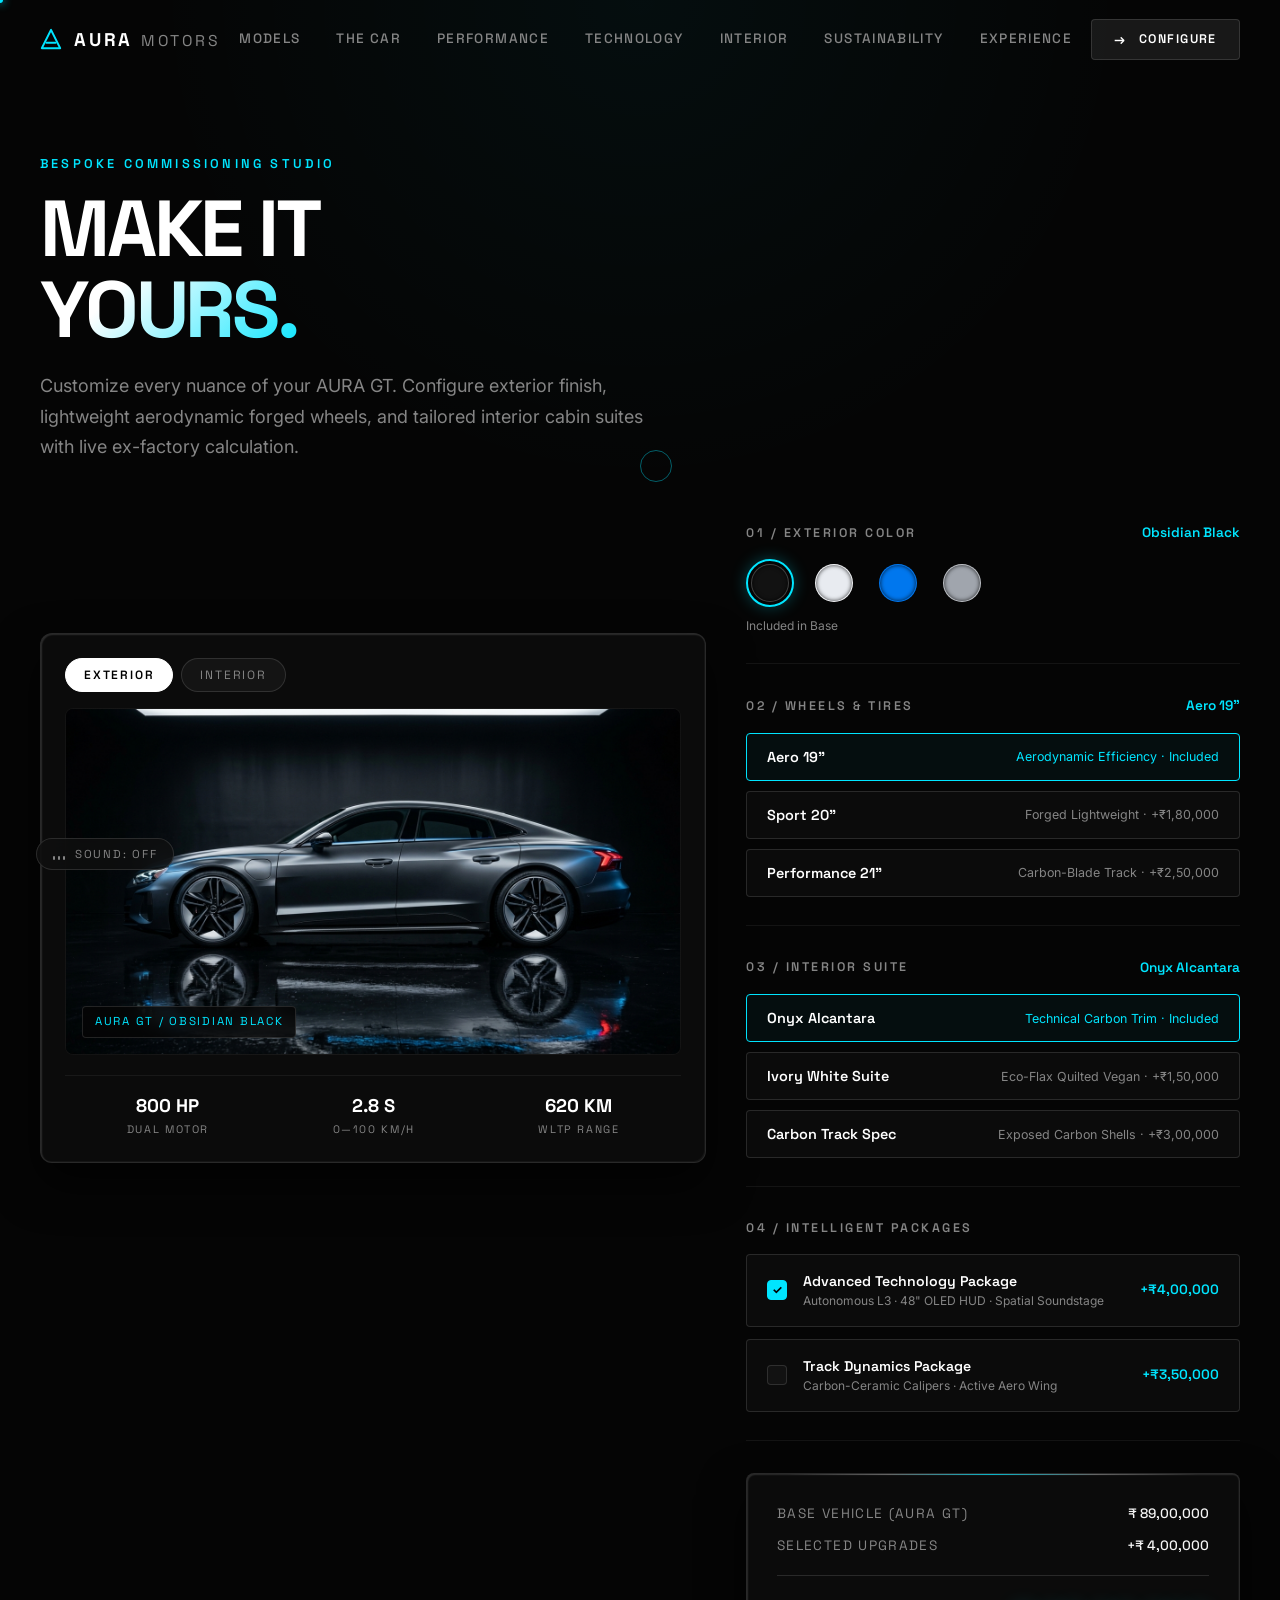
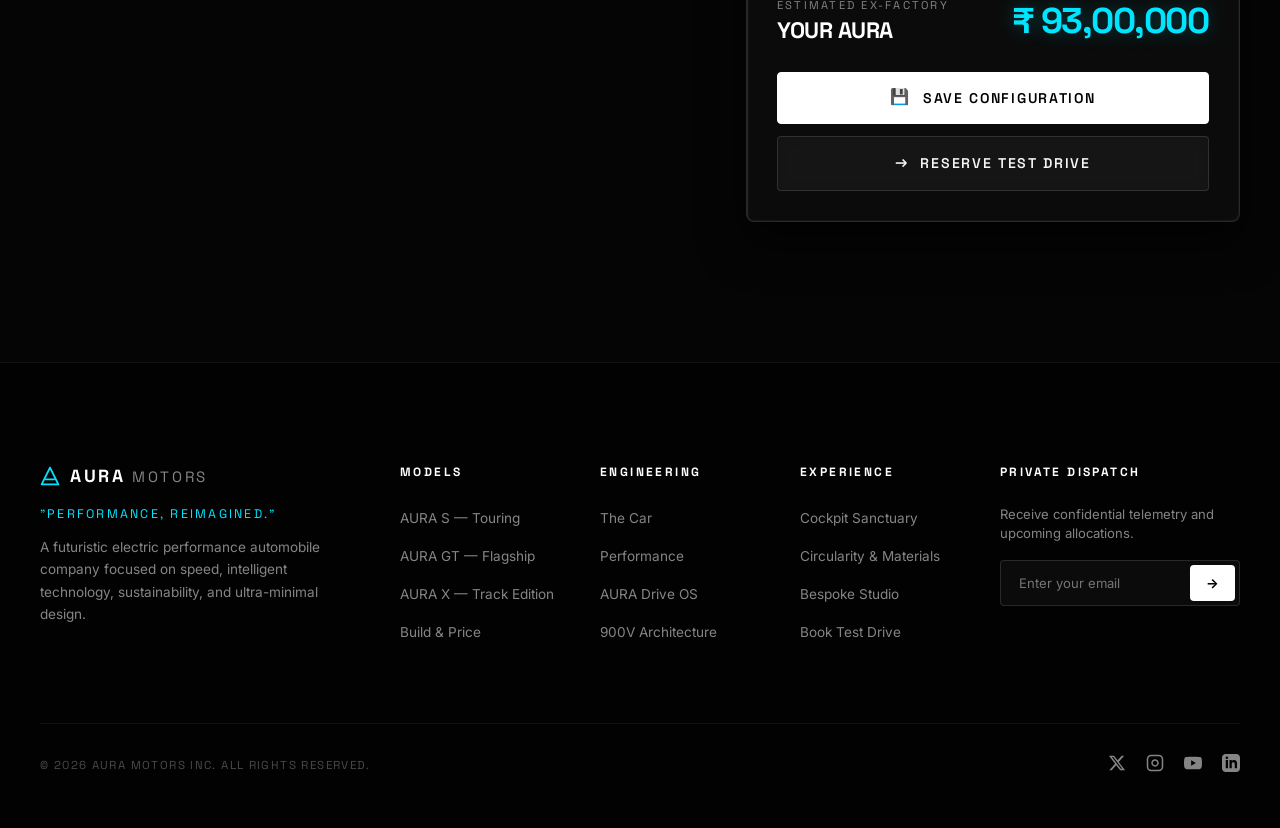
==== configurator.html @ 92f86331 "first commit" ====
<!DOCTYPE html>
<html lang="en">
<head>
  <meta charset="UTF-8">
  <meta name="viewport" content="width=device-width, initial-scale=1.0">
  <title>Bespoke 3D Configurator | AURA MOTORS</title>
  <meta name="description" content="Build and customize your bespoke AURA GT. Real-time exterior paint, forged wheels, tailored interior suites, and instant dynamic price calculation.">
  <meta name="theme-color" content="#050505">

  <link rel="preconnect" href="https://fonts.googleapis.com">
  <link rel="preconnect" href="https://fonts.gstatic.com" crossorigin>
  <link href="https://fonts.googleapis.com/css2?family=Inter:wght@300;400;500;600;700&family=Space+Grotesk:wght@400;500;600;700&display=swap" rel="stylesheet">
  <link rel="stylesheet" href="style.css">
</head>
<body class="loading">

  <div class="cursor-dot" id="cursorDot" aria-hidden="true"></div>
  <div class="cursor-ring" id="cursorRing" aria-hidden="true"></div>

  <!-- Ambient Sound Control Bar -->
  <aside class="audio-control-bar" aria-label="Audio controller">
    <button class="sound-toggle-btn" id="soundToggle" aria-label="Toggle synthetic electric drive sound" title="Toggle Electric Propulsion Audio">
      <span class="sound-bars" aria-hidden="true">
        <span class="bar"></span>
        <span class="bar"></span>
        <span class="bar"></span>
      </span>
      <span class="sound-text">SOUND: OFF</span>
    </button>
  </aside>

  <!-- Navigation Bar -->
  <header class="navbar" id="navbar">
    <div class="nav-container">
      <a href="index.html" class="nav-logo" aria-label="AURA MOTORS Homepage">
        <span class="logo-mark" aria-hidden="true">
          <svg width="22" height="22" viewBox="0 0 24 24" fill="none" stroke="currentColor" stroke-width="2.2" stroke-linecap="round" stroke-linejoin="round">
            <path d="M12 2L2 22h20L12 2z"></path>
            <path d="M7 16h10"></path>
          </svg>
        </span>
        <span class="logo-text">AURA <span>MOTORS</span></span>
      </a>

      <nav class="nav-links" aria-label="Primary Navigation">
        <a href="models.html" class="nav-link">Models</a>
        <a href="the-car.html" class="nav-link">The Car</a>
        <a href="performance.html" class="nav-link">Performance</a>
        <a href="technology.html" class="nav-link">Technology</a>
        <a href="interior.html" class="nav-link">Interior</a>
        <a href="sustainability.html" class="nav-link">Sustainability</a>
        <a href="contact.html" class="nav-link">Experience</a>
      </nav>

      <div class="nav-actions">
        <a href="configurator.html" class="btn btn-nav active">
          <span class="btn-arrow" aria-hidden="true">→</span>
          <span class="btn-text">Configure</span>
        </a>
        <button class="hamburger-btn" id="hamburgerBtn" aria-label="Toggle Navigation Menu" aria-expanded="false" aria-controls="mobileDrawer">
          <span class="hamburger-line"></span>
          <span class="hamburger-line"></span>
        </button>
      </div>
    </div>
  </header>

  <!-- Mobile Drawer Menu -->
  <div class="mobile-drawer" id="mobileDrawer" aria-hidden="true">
    <div class="drawer-inner">
      <nav class="drawer-nav">
        <a href="index.html" class="drawer-link">Overview</a>
        <a href="models.html" class="drawer-link">Models</a>
        <a href="the-car.html" class="drawer-link">The Car</a>
        <a href="performance.html" class="drawer-link">Performance</a>
        <a href="technology.html" class="drawer-link">Technology</a>
        <a href="interior.html" class="drawer-link">Interior</a>
        <a href="sustainability.html" class="drawer-link">Sustainability</a>
        <a href="contact.html" class="drawer-link">Experience</a>
        <a href="configurator.html" class="drawer-link active">Configurator</a>
      </nav>
      <div class="drawer-footer">
        <a href="configurator.html" class="btn btn-primary btn-block drawer-cta">
          <span class="btn-arrow" aria-hidden="true">→</span>
          <span class="btn-text">Configure Your Aura</span>
        </a>
        <div class="drawer-meta">
          <span>0–100 KM/H in 2.8 SEC</span>
          <span>AURA MOTORS © 2026</span>
        </div>
      </div>
    </div>
  </div>

  <main id="mainContent" class="page-transition">

    <!-- PAGE HERO -->
    <section class="page-hero">
      <div class="section-container">
        <div class="section-badge">BESPOKE COMMISSIONING STUDIO</div>
        <h1 class="page-title">
          MAKE IT<br>
          <span class="gradient-text">YOURS.</span>
        </h1>
        <p class="section-description">
          Customize every nuance of your AURA GT. Configure exterior finish, lightweight aerodynamic forged wheels, and tailored interior cabin suites with live ex-factory calculation.
        </p>
      </div>
    </section>

    <!-- CONFIGURATOR ENGINE SECTION -->
    <section class="section" id="configurator" style="padding-top: 10px; border-top: none;">
      <div class="section-container">

        <div class="configurator-layout">
          <!-- Car Display Stage -->
          <div class="config-stage-panel">
            <div class="config-view-toggle">
              <button class="config-view-btn active" id="viewExteriorBtn">EXTERIOR</button>
              <button class="config-view-btn" id="viewInteriorBtn">INTERIOR</button>
            </div>

            <div class="config-image-stage" id="configImageStage">
              <img src="assets/profile.jpg" alt="AURA Bespoke Configuration" class="config-car-img" id="configCarImg">
              <div class="config-lighting-reflection" aria-hidden="true"></div>
              <div class="config-badge-overlay" id="configBadge">AURA GT / OBSIDIAN BLACK</div>
            </div>

            <div class="config-specs-bar">
              <div class="mini-spec">
                <span class="m-val">800 HP</span>
                <span class="m-lbl">DUAL MOTOR</span>
              </div>
              <div class="mini-spec">
                <span class="m-val">2.8 S</span>
                <span class="m-lbl">0—100 KM/H</span>
              </div>
              <div class="mini-spec">
                <span class="m-val">620 KM</span>
                <span class="m-lbl">WLTP RANGE</span>
              </div>
            </div>
          </div>

          <!-- Configuration Controls & Pricing -->
          <div class="config-controls-panel">
            <form id="configuratorForm" onsubmit="return false;">

              <!-- Option 1: Paint Color -->
              <div class="config-group">
                <div class="config-group-header">
                  <span class="config-group-title">01 / EXTERIOR COLOR</span>
                  <span class="config-group-selected" id="selectedColorName">Obsidian Black</span>
                </div>
                <div class="swatches-grid" role="radiogroup" aria-label="Select exterior paint finish">
                  <button type="button" class="swatch-btn active" data-type="color" data-color="black" data-name="Obsidian Black" data-price="0" data-img="assets/profile.jpg" aria-label="Obsidian Black">
                    <span class="swatch-color color-black"></span>
                  </button>
                  <button type="button" class="swatch-btn" data-type="color" data-color="white" data-name="Glacier White" data-price="120000" data-img="assets/profile_white.jpg" aria-label="Glacier White">
                    <span class="swatch-color color-white"></span>
                  </button>
                  <button type="button" class="swatch-btn" data-type="color" data-color="blue" data-name="Electric Blue" data-price="180000" data-img="assets/profile_blue.jpg" aria-label="Electric Blue">
                    <span class="swatch-color color-blue"></span>
                  </button>
                  <button type="button" class="swatch-btn" data-type="color" data-color="silver" data-name="Titanium Silver" data-price="150000" data-img="assets/profile_silver.jpg" aria-label="Titanium Silver">
                    <span class="swatch-color color-silver"></span>
                  </button>
                </div>
                <div class="option-cost-tag" id="colorPriceTag">Included in Base</div>
              </div>

              <!-- Option 2: Wheel Selection -->
              <div class="config-group">
                <div class="config-group-header">
                  <span class="config-group-title">02 / WHEELS & TIRES</span>
                  <span class="config-group-selected" id="selectedWheelName">Aero 19"</span>
                </div>
                <div class="options-pill-list" role="radiogroup" aria-label="Select wheel package">
                  <button type="button" class="pill-option active" data-type="wheel" data-wheel="aero19" data-name="Aero 19''" data-price="0">
                    <span class="pill-name">Aero 19"</span>
                    <span class="pill-desc">Aerodynamic Efficiency · Included</span>
                  </button>
                  <button type="button" class="pill-option" data-type="wheel" data-wheel="sport20" data-name="Sport 20''" data-price="180000">
                    <span class="pill-name">Sport 20"</span>
                    <span class="pill-desc">Forged Lightweight · +₹1,80,000</span>
                  </button>
                  <button type="button" class="pill-option" data-type="wheel" data-wheel="perf21" data-name="Performance 21''" data-price="250000">
                    <span class="pill-name">Performance 21"</span>
                    <span class="pill-desc">Carbon-Blade Track · +₹2,50,000</span>
                  </button>
                </div>
              </div>

              <!-- Option 3: Interior Suite -->
              <div class="config-group">
                <div class="config-group-header">
                  <span class="config-group-title">03 / INTERIOR SUITE</span>
                  <span class="config-group-selected" id="selectedInteriorName">Onyx Alcantara</span>
                </div>
                <div class="options-pill-list" role="radiogroup" aria-label="Select interior leather and trim">
                  <button type="button" class="pill-option active" data-type="interior" data-interior="onyx" data-name="Onyx Alcantara" data-price="0" data-img="assets/interior.jpg">
                    <span class="pill-name">Onyx Alcantara</span>
                    <span class="pill-desc">Technical Carbon Trim · Included</span>
                  </button>
                  <button type="button" class="pill-option" data-type="interior" data-interior="ivory" data-name="Ivory White Suite" data-price="150000" data-img="assets/interior_ivory.jpg">
                    <span class="pill-name">Ivory White Suite</span>
                    <span class="pill-desc">Eco-Flax Quilted Vegan · +₹1,50,000</span>
                  </button>
                  <button type="button" class="pill-option" data-type="interior" data-interior="carbon" data-name="Carbon Track Spec" data-price="300000" data-img="assets/interior.jpg">
                    <span class="pill-name">Carbon Track Spec</span>
                    <span class="pill-desc">Exposed Carbon Shells · +₹3,00,000</span>
                  </button>
                </div>
              </div>

              <!-- Option 4: Packages & Upgrades -->
              <div class="config-group">
                <div class="config-group-header">
                  <span class="config-group-title">04 / INTELLIGENT PACKAGES</span>
                </div>
                <div class="addons-list">
                  <label class="checkbox-option">
                    <input type="checkbox" id="pkgTech" data-type="pkg" data-name="Advanced Tech Package" data-price="400000" checked>
                    <span class="custom-checkbox" aria-hidden="true"></span>
                    <span class="checkbox-text">
                      <span class="c-title">Advanced Technology Package</span>
                      <span class="c-sub">Autonomous L3 · 48" OLED HUD · Spatial Soundstage</span>
                    </span>
                    <span class="c-price">+₹4,00,000</span>
                  </label>

                  <label class="checkbox-option">
                    <input type="checkbox" id="pkgTrack" data-type="pkg" data-name="Track Dynamics Package" data-price="350000">
                    <span class="custom-checkbox" aria-hidden="true"></span>
                    <span class="checkbox-text">
                      <span class="c-title">Track Dynamics Package</span>
                      <span class="c-sub">Carbon-Ceramic Calipers · Active Aero Wing</span>
                    </span>
                    <span class="c-price">+₹3,50,000</span>
                  </label>
                </div>
              </div>

              <!-- Price Breakdown & Summary -->
              <div class="price-summary-card">
                <div class="summary-line">
                  <span class="s-label">BASE VEHICLE (AURA GT)</span>
                  <span class="s-value">₹ 89,00,000</span>
                </div>
                <div class="summary-line" id="summaryOptionsLine">
                  <span class="s-label">SELECTED UPGRADES</span>
                  <span class="s-value" id="summaryOptionsCost">+₹ 4,00,000</span>
                </div>
                <div class="summary-total-divider"></div>
                <div class="summary-total-group">
                  <div class="total-label-box">
                    <span class="total-micro">ESTIMATED EX-FACTORY</span>
                    <span class="total-title">YOUR AURA</span>
                  </div>
                  <div class="total-price" id="finalPriceDisplay">
                    ₹ 93,00,000
                  </div>
                </div>

                <div class="config-actions">
                  <button type="button" class="btn btn-primary btn-block" id="saveConfigBtn">
                    <span class="btn-arrow" aria-hidden="true">💾</span>
                    <span class="btn-text">Save Configuration</span>
                  </button>
                  <a href="contact.html" class="btn btn-secondary btn-block">
                    <span class="btn-arrow" aria-hidden="true">→</span>
                    <span class="btn-text">Reserve Test Drive</span>
                  </a>
                </div>

                <!-- Toast / Status Message -->
                <div class="config-saved-alert" id="configSavedAlert" role="status" aria-live="polite">
                  <span class="alert-icon">✓</span>
                  <span class="alert-text">Configuration preserved to local storage!</span>
                </div>
              </div>

            </form>
          </div>
        </div>

      </div>
    </section>

  </main>

  <!-- FOOTER -->
  <footer class="site-footer" id="footer">
    <div class="footer-container">
      <div class="footer-top">
        <div class="footer-brand-col">
          <a href="index.html" class="footer-logo">
            <span class="logo-mark" aria-hidden="true">
              <svg width="20" height="20" viewBox="0 0 24 24" fill="none" stroke="currentColor" stroke-width="2.2" stroke-linecap="round" stroke-linejoin="round">
                <path d="M12 2L2 22h20L12 2z"></path>
                <path d="M7 16h10"></path>
              </svg>
            </span>
            <span class="logo-text">AURA <span>MOTORS</span></span>
          </a>
          <p class="footer-tagline">"PERFORMANCE, REIMAGINED."</p>
          <p class="footer-desc">
            A futuristic electric performance automobile company focused on speed, intelligent technology, sustainability, and ultra-minimal design.
          </p>
        </div>

        <div class="footer-links-col">
          <span class="footer-heading">MODELS</span>
          <ul>
            <li><a href="models.html">AURA S — Touring</a></li>
            <li><a href="models.html">AURA GT — Flagship</a></li>
            <li><a href="models.html">AURA X — Track Edition</a></li>
            <li><a href="configurator.html">Build & Price</a></li>
          </ul>
        </div>

        <div class="footer-links-col">
          <span class="footer-heading">ENGINEERING</span>
          <ul>
            <li><a href="the-car.html">The Car</a></li>
            <li><a href="performance.html">Performance</a></li>
            <li><a href="technology.html">AURA Drive OS</a></li>
            <li><a href="technology.html">900V Architecture</a></li>
          </ul>
        </div>

        <div class="footer-links-col">
          <span class="footer-heading">EXPERIENCE</span>
          <ul>
            <li><a href="interior.html">Cockpit Sanctuary</a></li>
            <li><a href="sustainability.html">Circularity & Materials</a></li>
            <li><a href="configurator.html">Bespoke Studio</a></li>
            <li><a href="contact.html">Book Test Drive</a></li>
          </ul>
        </div>

        <div class="footer-newsletter-col">
          <span class="footer-heading">PRIVATE DISPATCH</span>
          <p class="newsletter-sub">Receive confidential telemetry and upcoming allocations.</p>
          <form class="newsletter-form" id="newsletterForm" onsubmit="return false;">
            <div class="input-wrap">
              <input type="email" id="newsletterEmail" placeholder="Enter your email" required aria-label="Email address for dispatch">
              <button type="submit" class="btn-input-arrow" aria-label="Submit newsletter subscription">→</button>
            </div>
            <div class="newsletter-feedback" id="newsletterMsg" role="status"></div>
          </form>
        </div>
      </div>

      <div class="footer-bottom">
        <div class="footer-copy">
          © 2026 AURA MOTORS INC. ALL RIGHTS RESERVED.
        </div>
        <div class="footer-socials">
          <a href="#" aria-label="Aura on X / Twitter" class="social-icon">
            <svg width="18" height="18" viewBox="0 0 24 24" fill="currentColor">
              <path d="M18.244 2.25h3.308l-7.227 8.26 8.502 11.24H16.17l-5.214-6.817L4.99 21.75H1.68l7.73-8.835L1.254 2.25H8.08l4.713 6.231zm-1.161 17.52h1.833L7.084 4.126H5.117z"/>
            </svg>
          </a>
          <a href="#" aria-label="Aura on Instagram" class="social-icon">
            <svg width="18" height="18" viewBox="0 0 24 24" fill="none" stroke="currentColor" stroke-width="2">
              <rect x="2" y="2" width="20" height="20" rx="5" ry="5"></rect>
              <path d="M16 11.37A4 4 0 1 1 12.63 8 4 4 0 0 1 16 11.37z"></path>
              <line x1="17.5" y1="6.5" x2="17.51" y2="6.5"></line>
            </svg>
          </a>
          <a href="#" aria-label="Aura on YouTube" class="social-icon">
            <svg width="18" height="18" viewBox="0 0 24 24" fill="currentColor">
              <path d="M23.498 6.186a3.016 3.016 0 0 0-2.122-2.136C19.505 3.545 12 3.545 12 3.545s-7.505 0-9.377.505A3.017 3.017 0 0 0 .502 6.186C0 8.07 0 12 0 12s0 3.93.502 5.814a3.016 3.016 0 0 0 2.122 2.136c1.871.505 9.376.505 9.376.505s7.505 0 9.377-.505a3.015 3.015 0 0 0 2.122-2.136C24 15.93 24 12 24 12s0-3.93-.502-5.814zM9.545 15.568V8.432L15.818 12l-6.273 3.568z"/>
            </svg>
          </a>
          <a href="#" aria-label="Aura on LinkedIn" class="social-icon">
            <svg width="18" height="18" viewBox="0 0 24 24" fill="currentColor">
              <path d="M19 0h-14c-2.761 0-5 2.239-5 5v14c0 2.761 2.239 5 5 5h14c2.762 0 5-2.239 5-5v-14c0-2.761-2.238-5-5-5zm-11 19h-3v-11h3v11zm-1.5-12.268c-.966 0-1.75-.79-1.75-1.764s.784-1.764 1.75-1.764 1.75.79 1.75 1.764-.783 1.764-1.75 1.764zm13.5 12.268h-3v-5.604c0-3.368-4-3.113-4 0v5.604h-3v-11h3v1.765c1.396-2.586 7-2.777 7 2.476v6.759z"/>
            </svg>
          </a>
        </div>
      </div>
    </div>
  </footer>

  <button class="back-to-top" id="backToTop" aria-label="Scroll back to top" title="Back to top">
    <span aria-hidden="true">↑</span>
  </button>

  <script src="assets/lenis.min.js"></script>
  <script src="script.js"></script>
</body>
</html>
---- style.css ----
/* ==========================================================================
   AURA MOTORS — LUXURY AUTOMOTIVE DESIGN SYSTEM
   Performance, Reimagined. Pure Vanilla CSS.
   ========================================================================== */

/* --------------------------------------------------------------------------
   01: CSS VARIABLES & DESIGN TOKENS
   -------------------------------------------------------------------------- */
:root {
  /* Brand Color Palette */
  --bg: #050505;
  --surface: #0B0B0B;
  --surface-card: #111111;
  --surface-card-hover: #161616;
  --surface-glass: rgba(15, 15, 15, 0.75);
  
  /* Text Shades */
  --text: #F5F5F5;
  --text-pure: #FFFFFF;
  --muted: #858585;
  --muted-dark: #4A4A4A;
  
  /* Borders & Dividers */
  --border: rgba(255, 255, 255, 0.12);
  --border-light: rgba(255, 255, 255, 0.06);
  --border-focus: rgba(0, 229, 255, 0.45);
  
  /* Restrained Electric Blue Accent */
  --accent: #00E5FF;
  --accent-rgb: 0, 229, 255;
  --accent-glow: rgba(0, 229, 255, 0.28);
  --accent-dim: rgba(0, 229, 255, 0.08);
  --accent-hover: #33EBFF;

  /* Typography */
  --font-sans: 'Inter', -apple-system, BlinkMacSystemFont, 'Segoe UI', Roboto, sans-serif;
  --font-display: 'Space Grotesk', -apple-system, BlinkMacSystemFont, sans-serif;

  /* Layout & Spacing */
  --nav-height: 80px;
  --container-max: 1400px;
  --radius-sm: 4px;
  --radius-md: 8px;
  --radius-lg: 12px;
  --radius-full: 9999px;

  /* Transitions */
  --ease-out: cubic-bezier(0.16, 1, 0.3, 1);
  --ease-in-out: cubic-bezier(0.65, 0, 0.35, 1);
  --transition-fast: 0.2s var(--ease-out);
  --transition-normal: 0.35s var(--ease-out);
  --transition-slow: 0.7s var(--ease-out);
}

/* --------------------------------------------------------------------------
   02: RESET & GLOBAL BASE STYLES
   -------------------------------------------------------------------------- */
*, *::before, *::after {
  box-sizing: border-box;
  margin: 0;
  padding: 0;
}

html {
  font-size: 16px;
  scroll-behavior: smooth;
  background-color: var(--bg);
  color: var(--text);
  font-family: var(--font-sans);
  text-rendering: optimizeLegibility;
  -webkit-font-smoothing: antialiased;
  -moz-osx-font-smoothing: grayscale;
}

body {
  background-color: var(--bg);
  color: var(--text);
  overflow-x: hidden;
  line-height: 1.5;
  position: relative;
}

img {
  max-width: 100%;
  height: auto;
  display: block;
}

a {
  color: inherit;
  text-decoration: none;
}

button, input, select {
  font-family: inherit;
  color: inherit;
  border: none;
  background: none;
  outline: none;
}

button {
  cursor: pointer;
}

ul, ol {
  list-style: none;
}

::selection {
  background: var(--accent);
  color: #000000;
}

/* --------------------------------------------------------------------------
   03: CUSTOM CURSOR (DESKTOP)
   -------------------------------------------------------------------------- */
.cursor-dot {
  width: 6px;
  height: 6px;
  background: var(--accent);
  border-radius: 50%;
  position: fixed;
  top: 0;
  left: 0;
  pointer-events: none;
  z-index: 9999;
  transform: translate(-50%, -50%);
  transition: transform 0.08s ease, width 0.2s ease, height 0.2s ease, background 0.2s ease;
  box-shadow: 0 0 10px var(--accent);
}

.cursor-ring {
  width: 32px;
  height: 32px;
  border: 1px solid rgba(0, 229, 255, 0.4);
  border-radius: 50%;
  position: fixed;
  top: 0;
  left: 0;
  pointer-events: none;
  z-index: 9998;
  transform: translate(-50%, -50%);
  transition: width 0.25s ease, height 0.25s ease, border-color 0.25s ease, background 0.25s ease;
}

body.cursor-hover .cursor-dot {
  transform: translate(-50%, -50%) scale(1.6);
  background: #FFFFFF;
}

body.cursor-hover .cursor-ring {
  width: 54px;
  height: 54px;
  border-color: rgba(255, 255, 255, 0.6);
  background: rgba(0, 229, 255, 0.05);
}

@media (pointer: coarse) or (max-width: 992px) {
  .cursor-dot, .cursor-ring {
    display: none !important;
  }
}

/* --------------------------------------------------------------------------
   04: TYPOGRAPHY & COMMON UTILITIES
   -------------------------------------------------------------------------- */
.section {
  padding: 140px 0;
  position: relative;
  border-top: 1px solid var(--border-light);
}

.section-container {
  max-width: var(--container-max);
  margin: 0 auto;
  padding: 0 40px;
}

.section-header {
  margin-bottom: 70px;
  max-width: 800px;
}

.section-badge {
  font-family: var(--font-display);
  font-size: 0.8rem;
  letter-spacing: 0.25em;
  text-transform: uppercase;
  color: var(--accent);
  margin-bottom: 16px;
  display: inline-block;
  font-weight: 600;
}

.section-title {
  font-family: var(--font-display);
  font-size: clamp(2.4rem, 5vw, 4.4rem);
  font-weight: 700;
  line-height: 1.05;
  letter-spacing: -0.035em;
  color: var(--text-pure);
  text-transform: uppercase;
  margin-bottom: 24px;
}

.section-description {
  font-size: 1.125rem;
  color: var(--muted);
  line-height: 1.7;
  max-width: 640px;
}

.gradient-text {
  background: linear-gradient(135deg, #FFFFFF 30%, var(--accent) 100%);
  -webkit-background-clip: text;
  -webkit-text-fill-color: transparent;
}

/* --------------------------------------------------------------------------
   05: SOPHISTICATED BUTTONS & MICRO-INTERACTIONS
   -------------------------------------------------------------------------- */
.btn {
  display: inline-flex;
  align-items: center;
  justify-content: center;
  gap: 12px;
  padding: 16px 32px;
  font-family: var(--font-display);
  font-size: 0.88rem;
  font-weight: 600;
  letter-spacing: 0.12em;
  text-transform: uppercase;
  border-radius: var(--radius-sm);
  transition: all var(--transition-normal);
  position: relative;
  overflow: hidden;
  cursor: pointer;
  white-space: nowrap;
}

.btn-arrow {
  display: inline-block;
  transition: transform var(--transition-normal);
  font-size: 1.1em;
  line-height: 1;
}

.btn-primary {
  background-color: var(--text-pure);
  color: #000000;
  border: 1px solid var(--text-pure);
}

.btn-primary:hover {
  background-color: var(--accent);
  border-color: var(--accent);
  color: #000000;
  box-shadow: 0 0 24px var(--accent-glow);
}

.btn-primary:hover .btn-arrow {
  transform: translateX(5px);
}

.btn-secondary {
  background-color: rgba(255, 255, 255, 0.04);
  color: var(--text);
  border: 1px solid var(--border);
  backdrop-filter: blur(8px);
}

.btn-secondary:hover {
  background-color: rgba(255, 255, 255, 0.12);
  border-color: rgba(255, 255, 255, 0.35);
  color: var(--text-pure);
}

.btn-secondary:hover .btn-arrow {
  transform: translateX(5px);
}

.btn-sm {
  padding: 10px 20px;
  font-size: 0.78rem;
}

.btn-lg {
  padding: 20px 42px;
  font-size: 0.95rem;
}

.btn-block {
  width: 100%;
}

/* --------------------------------------------------------------------------
   06: FLOATING AUDIO SYNTHESIZER BAR
   -------------------------------------------------------------------------- */
.audio-control-bar {
  position: fixed;
  bottom: 30px;
  left: 36px;
  z-index: 900;
}

.sound-toggle-btn {
  display: flex;
  align-items: center;
  gap: 10px;
  padding: 8px 16px;
  background: rgba(15, 15, 15, 0.8);
  border: 1px solid var(--border);
  border-radius: var(--radius-full);
  backdrop-filter: blur(12px);
  font-size: 0.72rem;
  font-family: var(--font-display);
  letter-spacing: 0.15em;
  color: var(--muted);
  transition: all var(--transition-fast);
}

.sound-toggle-btn:hover {
  border-color: var(--accent);
  color: var(--text-pure);
}

.sound-bars {
  display: flex;
  align-items: flex-end;
  gap: 3px;
  height: 12px;
}

.sound-bars .bar {
  width: 2px;
  height: 4px;
  background: var(--muted);
  border-radius: 1px;
  transition: height 0.2s ease, background 0.2s ease;
}

.sound-toggle-btn.active {
  border-color: var(--accent);
  color: var(--accent);
}

.sound-toggle-btn.active .sound-bars .bar {
  background: var(--accent);
  animation: soundBarPulse 1s ease-in-out infinite alternate;
}

.sound-toggle-btn.active .sound-bars .bar:nth-child(2) {
  animation-delay: 0.2s;
  height: 12px;
}

.sound-toggle-btn.active .sound-bars .bar:nth-child(3) {
  animation-delay: 0.4s;
  height: 8px;
}

@keyframes soundBarPulse {
  0% { height: 3px; }
  100% { height: 12px; }
}

/* --------------------------------------------------------------------------
   07: NAVIGATION BAR
   -------------------------------------------------------------------------- */
.navbar {
  position: fixed;
  top: 0;
  left: 0;
  width: 100%;
  height: var(--nav-height);
  z-index: 1000;
  transition: background-color var(--transition-normal), backdrop-filter var(--transition-normal), border-color var(--transition-normal), box-shadow var(--transition-normal);
  border-bottom: 1px solid transparent;
}

.navbar.scrolled {
  background-color: rgba(5, 5, 5, 0.88);
  backdrop-filter: blur(20px);
  -webkit-backdrop-filter: blur(20px);
  border-bottom: 1px solid rgba(255, 255, 255, 0.08);
  box-shadow: 0 12px 30px rgba(0, 0, 0, 0.6);
}

.nav-container {
  max-width: var(--container-max);
  height: 100%;
  margin: 0 auto;
  padding: 0 40px;
  display: flex;
  align-items: center;
  justify-content: space-between;
}

.nav-logo {
  display: flex;
  align-items: center;
  gap: 12px;
  font-family: var(--font-display);
  font-weight: 700;
  font-size: 1.15rem;
  letter-spacing: 0.15em;
  color: var(--text-pure);
}

.logo-mark {
  color: var(--accent);
  display: flex;
  align-items: center;
  justify-content: center;
  transition: transform var(--transition-fast);
}

.nav-logo:hover .logo-mark {
  transform: rotate(180deg);
}

.logo-text span {
  font-weight: 400;
  color: var(--muted);
  font-size: 0.85em;
}

.nav-links {
  display: flex;
  align-items: center;
  gap: 36px;
}

.nav-link {
  font-size: 0.85rem;
  font-family: var(--font-display);
  letter-spacing: 0.1em;
  text-transform: uppercase;
  color: var(--muted);
  font-weight: 500;
  transition: color var(--transition-fast);
  position: relative;
  padding: 6px 0;
}

.nav-link::after {
  content: '';
  position: absolute;
  bottom: 0;
  left: 0;
  width: 0%;
  height: 1px;
  background-color: var(--accent);
  transition: width var(--transition-fast);
}

.nav-link:hover, .nav-link.active {
  color: var(--text-pure);
}

.nav-link:hover::after, .nav-link.active::after {
  width: 100%;
}

.nav-actions {
  display: flex;
  align-items: center;
  gap: 20px;
}

.btn-nav {
  padding: 10px 22px;
  font-size: 0.78rem;
  background: rgba(255, 255, 255, 0.08);
  border: 1px solid var(--border);
  color: var(--text-pure);
}

.btn-nav:hover {
  background: var(--text-pure);
  color: #000000;
  border-color: var(--text-pure);
}

.btn-nav:hover .btn-arrow {
  transform: translateX(4px);
}

.hamburger-btn {
  display: none;
  flex-direction: column;
  justify-content: center;
  gap: 6px;
  width: 44px;
  height: 44px;
  padding: 8px;
  border-radius: var(--radius-sm);
  background: rgba(255, 255, 255, 0.04);
  border: 1px solid var(--border);
}

.hamburger-line {
  width: 100%;
  height: 2px;
  background-color: var(--text-pure);
  transition: transform var(--transition-normal), opacity var(--transition-normal);
}

.hamburger-btn.active .hamburger-line:nth-child(1) {
  transform: translateY(4px) rotate(45deg);
}

.hamburger-btn.active .hamburger-line:nth-child(2) {
  transform: translateY(-4px) rotate(-45deg);
}

/* Mobile Drawer */
.mobile-drawer {
  position: fixed;
  top: var(--nav-height);
  left: 0;
  width: 100%;
  height: calc(100vh - var(--nav-height));
  background: rgba(5, 5, 5, 0.98);
  backdrop-filter: blur(25px);
  -webkit-backdrop-filter: blur(25px);
  z-index: 999;
  display: flex;
  flex-direction: column;
  opacity: 0;
  visibility: hidden;
  pointer-events: none;
  transition: opacity var(--transition-normal), visibility var(--transition-normal);
}

.mobile-drawer.open {
  opacity: 1;
  visibility: visible;
  pointer-events: auto;
}

.drawer-inner {
  height: 100%;
  padding: 40px;
  display: flex;
  flex-direction: column;
  justify-content: space-between;
  overflow-y: auto;
}

.drawer-nav {
  display: flex;
  flex-direction: column;
  gap: 20px;
}

.drawer-link {
  font-family: var(--font-display);
  font-size: 1.8rem;
  font-weight: 600;
  text-transform: uppercase;
  letter-spacing: -0.02em;
  color: var(--muted);
  transition: color var(--transition-fast), transform var(--transition-fast);
}

.drawer-link:hover, .drawer-link.active {
  color: var(--accent);
  transform: translateX(8px);
}

.drawer-footer {
  display: flex;
  flex-direction: column;
  gap: 24px;
  padding-top: 30px;
  border-top: 1px solid var(--border);
}

.drawer-meta {
  display: flex;
  justify-content: space-between;
  font-size: 0.78rem;
  font-family: var(--font-display);
  letter-spacing: 0.1em;
  color: var(--muted-dark);
}

/* --------------------------------------------------------------------------
   08: HERO SECTION
   -------------------------------------------------------------------------- */
.hero-section {
  position: relative;
  min-height: 100vh;
  display: flex;
  flex-direction: column;
  justify-content: space-between;
  padding-top: calc(var(--nav-height) + 40px);
  padding-bottom: 40px;
  overflow: hidden;
}

.hero-bg-container {
  position: absolute;
  top: 0;
  left: 0;
  width: 100%;
  height: 100%;
  z-index: 1;
  overflow: hidden;
}

.hero-bg-img {
  width: 100%;
  height: 100%;
  object-fit: cover;
  object-position: center;
  transform: scale(1.08);
  transition: transform 2.5s cubic-bezier(0.1, 0.9, 0.2, 1);
  filter: brightness(0.85) contrast(1.05);
}

body.loaded .hero-bg-img {
  transform: scale(1);
}

.hero-overlay {
  position: absolute;
  top: 0;
  left: 0;
  width: 100%;
  height: 100%;
  background: radial-gradient(circle at 50% 40%, rgba(5, 5, 5, 0.2) 0%, rgba(5, 5, 5, 0.75) 60%, rgba(5, 5, 5, 0.98) 100%),
              linear-gradient(to bottom, rgba(5, 5, 5, 0.8) 0%, transparent 25%, transparent 60%, var(--bg) 100%);
  pointer-events: none;
}

.hero-grid-lines {
  position: absolute;
  top: 0;
  left: 0;
  width: 100%;
  height: 100%;
  background-image: linear-gradient(rgba(255, 255, 255, 0.02) 1px, transparent 1px),
                    linear-gradient(90deg, rgba(255, 255, 255, 0.02) 1px, transparent 1px);
  background-size: 80px 80px;
  opacity: 0.6;
  pointer-events: none;
}

.hero-content {
  position: relative;
  z-index: 10;
  max-width: var(--container-max);
  margin: 0 auto;
  padding: 60px 40px 0;
  width: 100%;
}

.hero-micro-label {
  display: inline-flex;
  align-items: center;
  gap: 14px;
  padding: 6px 14px;
  background: rgba(255, 255, 255, 0.04);
  border: 1px solid var(--border);
  border-radius: var(--radius-full);
  backdrop-filter: blur(8px);
  margin-bottom: 28px;
}

.label-badge {
  font-family: var(--font-display);
  font-size: 0.75rem;
  font-weight: 700;
  letter-spacing: 0.2em;
  color: var(--accent);
}

.label-divider {
  width: 1px;
  height: 10px;
  background-color: var(--border);
}

.label-sub {
  font-family: var(--font-display);
  font-size: 0.72rem;
  letter-spacing: 0.15em;
  color: var(--muted);
  text-transform: uppercase;
}

.hero-heading {
  font-family: var(--font-display);
  font-size: clamp(3rem, 7.8vw, 7.2rem);
  font-weight: 700;
  line-height: 0.94;
  letter-spacing: -0.045em;
  color: var(--text-pure);
  text-transform: uppercase;
  margin-bottom: 24px;
  max-width: 1100px;
}

.hero-subtext {
  font-size: clamp(1.1rem, 1.8vw, 1.4rem);
  color: rgba(245, 245, 245, 0.85);
  max-width: 600px;
  line-height: 1.6;
  margin-bottom: 40px;
  font-weight: 300;
}

.hero-buttons {
  display: flex;
  align-items: center;
  gap: 20px;
  flex-wrap: wrap;
}

/* Hero Stats Bar */
.hero-stats-wrapper {
  position: relative;
  z-index: 10;
  max-width: var(--container-max);
  margin: 60px auto 0;
  padding: 0 40px;
  width: 100%;
  display: flex;
  align-items: flex-end;
  justify-content: space-between;
}

.hero-stats {
  display: flex;
  align-items: center;
  gap: 48px;
  background: rgba(11, 11, 11, 0.75);
  border: 1px solid var(--border);
  padding: 24px 36px;
  border-radius: var(--radius-md);
  backdrop-filter: blur(16px);
}

.hero-stat-item {
  display: flex;
  flex-direction: column;
}

.stat-label {
  font-family: var(--font-display);
  font-size: 0.72rem;
  letter-spacing: 0.2em;
  color: var(--muted);
  margin-bottom: 6px;
  font-weight: 600;
}

.stat-value-group {
  display: flex;
  align-items: baseline;
  gap: 6px;
}

.stat-number {
  font-family: var(--font-display);
  font-size: 2.5rem;
  font-weight: 700;
  line-height: 1;
  color: var(--text-pure);
  letter-spacing: -0.04em;
}

.stat-unit {
  font-family: var(--font-display);
  font-size: 0.95rem;
  font-weight: 600;
  color: var(--accent);
  letter-spacing: 0.1em;
}

.stat-footnote {
  font-size: 0.72rem;
  color: var(--muted-dark);
  margin-top: 4px;
}

.stat-separator {
  width: 1px;
  height: 48px;
  background-color: var(--border);
}

.scroll-indicator {
  display: flex;
  flex-direction: column;
  align-items: center;
  gap: 8px;
  color: var(--muted);
  font-family: var(--font-display);
  font-size: 0.72rem;
  letter-spacing: 0.2em;
  transition: color var(--transition-fast);
}

.scroll-indicator:hover {
  color: var(--accent);
}

.scroll-arrow {
  font-size: 1.2rem;
  animation: bounceDown 1.8s infinite ease-in-out;
}

@keyframes bounceDown {
  0%, 100% { transform: translateY(0); }
  50% { transform: translateY(8px); }
}

/* --------------------------------------------------------------------------
   09: SECTION 02 — THE CAR (CINEMATIC CALLOUTS)
   -------------------------------------------------------------------------- */
.car-stage-wrapper {
  position: relative;
  width: 100%;
  margin-top: 20px;
}

.car-stage {
  position: relative;
  width: 100%;
  border-radius: var(--radius-lg);
  overflow: hidden;
  background: radial-gradient(circle at 50% 50%, #151515 0%, #080808 100%);
  border: 1px solid var(--border);
  box-shadow: 0 30px 80px rgba(0, 0, 0, 0.8);
}

.car-stage-image {
  width: 100%;
  height: auto;
  display: block;
  filter: contrast(1.05) brightness(0.95);
  transition: transform 1.2s var(--ease-out);
}

.car-stage:hover .car-stage-image {
  transform: scale(1.015);
}

.stage-gradient-glow {
  position: absolute;
  bottom: 0;
  left: 0;
  width: 100%;
  height: 50%;
  background: linear-gradient(to top, rgba(5, 5, 5, 0.9) 0%, transparent 100%);
  pointer-events: none;
}

/* Hotspot Callouts */
.tech-callout {
  position: absolute;
  z-index: 20;
}

/* Callout 1: Aerodynamic Body (Front Hood) */
.callout-1 {
  top: 36%;
  left: 18%;
}

/* Callout 2: Active Airflow (Rear Aeroblade) */
.callout-2 {
  top: 32%;
  right: 14%;
}

/* Callout 3: Dual Motor (Rear Wheel Axle) */
.callout-3 {
  bottom: 28%;
  right: 22%;
}

/* Callout 4: Carbon Monocoque (Side Rocker) */
.callout-4 {
  bottom: 30%;
  left: 42%;
}

.callout-indicator {
  position: relative;
  width: 20px;
  height: 20px;
  cursor: pointer;
  display: flex;
  align-items: center;
  justify-content: center;
}

.dot-core {
  width: 8px;
  height: 8px;
  background-color: var(--accent);
  border-radius: 50%;
  box-shadow: 0 0 10px var(--accent);
}

.ping-circle {
  position: absolute;
  width: 22px;
  height: 22px;
  border: 1px solid var(--accent);
  border-radius: 50%;
  animation: pingGlow 2.2s infinite cubic-bezier(0, 0, 0.2, 1);
}

@keyframes pingGlow {
  0% { transform: scale(0.6); opacity: 1; }
  100% { transform: scale(2.2); opacity: 0; }
}

.callout-card {
  position: absolute;
  top: calc(100% + 10px);
  left: 50%;
  transform: translateX(-50%);
  background: rgba(11, 11, 11, 0.88);
  border: 1px solid var(--border);
  backdrop-filter: blur(14px);
  padding: 12px 18px;
  border-radius: var(--radius-sm);
  width: 220px;
  pointer-events: none;
  opacity: 0.9;
  transition: all var(--transition-normal);
  box-shadow: 0 10px 25px rgba(0, 0, 0, 0.6);
}

.tech-callout:hover .callout-card {
  opacity: 1;
  border-color: var(--accent);
  transform: translateX(-50%) translateY(-3px);
  box-shadow: 0 12px 30px rgba(0, 229, 255, 0.15);
}

.callout-tag {
  display: block;
  font-family: var(--font-display);
  font-size: 0.72rem;
  font-weight: 700;
  letter-spacing: 0.16em;
  color: var(--accent);
  margin-bottom: 4px;
}

.callout-desc {
  display: block;
  font-size: 0.78rem;
  color: var(--text);
  line-height: 1.45;
}

.callout-controls-mobile {
  display: none;
  text-align: center;
  margin-top: 16px;
}

.mobile-hint {
  font-size: 0.75rem;
  color: var(--muted);
  letter-spacing: 0.05em;
}

/* --------------------------------------------------------------------------
   10: SECTION 03 — PERFORMANCE (METRICS & TELEMETRY)
   -------------------------------------------------------------------------- */
.metrics-grid {
  display: grid;
  grid-template-columns: repeat(4, 1fr);
  gap: 24px;
  margin-bottom: 50px;
}

.metric-card {
  background: var(--surface);
  border: 1px solid var(--border);
  border-radius: var(--radius-md);
  padding: 36px 30px;
  display: flex;
  flex-direction: column;
  justify-content: space-between;
  transition: transform var(--transition-normal), border-color var(--transition-normal);
}

.metric-card:hover {
  transform: translateY(-4px);
  border-color: rgba(255, 255, 255, 0.28);
}

.metric-header {
  display: flex;
  justify-content: space-between;
  align-items: center;
  margin-bottom: 24px;
}

.metric-index {
  font-family: var(--font-display);
  font-size: 0.75rem;
  color: var(--accent);
  font-weight: 700;
  letter-spacing: 0.1em;
}

.metric-name {
  font-family: var(--font-display);
  font-size: 0.75rem;
  letter-spacing: 0.18em;
  color: var(--muted);
  font-weight: 600;
}

.metric-body {
  display: flex;
  align-items: baseline;
  gap: 8px;
  margin-bottom: 16px;
}

.counter-value {
  font-family: var(--font-display);
  font-size: clamp(2.8rem, 4vw, 4rem);
  font-weight: 700;
  line-height: 0.95;
  letter-spacing: -0.04em;
  color: var(--text-pure);
}

.metric-unit {
  font-family: var(--font-display);
  font-size: 1.1rem;
  font-weight: 600;
  color: var(--accent);
}

.metric-detail {
  font-size: 0.85rem;
  color: var(--muted);
  line-height: 1.6;
  margin-bottom: 24px;
}

.metric-bar-bg {
  width: 100%;
  height: 2px;
  background-color: rgba(255, 255, 255, 0.08);
  position: relative;
  overflow: hidden;
}

.metric-bar-fill {
  position: absolute;
  top: 0;
  left: 0;
  height: 100%;
  background-color: var(--accent);
  transition: width 1.2s var(--ease-out);
}

/* Telemetry Launch Box */
.telemetry-box {
  background: var(--surface);
  border: 1px solid var(--border);
  border-radius: var(--radius-md);
  padding: 40px;
}

.telemetry-header {
  display: flex;
  align-items: center;
  justify-content: space-between;
  margin-bottom: 36px;
  flex-wrap: wrap;
  gap: 20px;
}

.telemetry-badge {
  font-family: var(--font-display);
  font-size: 0.72rem;
  letter-spacing: 0.2em;
  color: var(--accent);
  font-weight: 600;
  display: block;
  margin-bottom: 6px;
}

.telemetry-title {
  font-family: var(--font-display);
  font-size: 1.3rem;
  font-weight: 600;
  color: var(--text-pure);
}

.telemetry-canvas-wrap {
  display: flex;
  flex-direction: column;
  gap: 36px;
}

.telemetry-track {
  width: 100%;
  padding: 20px 0;
}

.track-line {
  position: relative;
  width: 100%;
  height: 4px;
  background: rgba(255, 255, 255, 0.08);
  border-radius: 2px;
}

.track-progress {
  position: absolute;
  top: 0;
  left: 0;
  width: 0%;
  height: 100%;
  background: linear-gradient(90deg, transparent 0%, var(--accent) 100%);
  border-radius: 2px;
  transition: width 0.05s linear;
}

.track-indicator {
  position: absolute;
  top: 50%;
  left: 0%;
  transform: translate(-50%, -50%);
  display: flex;
  flex-direction: column;
  align-items: center;
  transition: left 0.05s linear;
}

.indicator-glow {
  width: 14px;
  height: 14px;
  background: var(--text-pure);
  border: 2px solid var(--accent);
  border-radius: 50%;
  box-shadow: 0 0 16px var(--accent);
}

.indicator-label {
  position: absolute;
  bottom: calc(100% + 8px);
  font-family: var(--font-display);
  font-size: 0.78rem;
  font-weight: 700;
  color: var(--accent);
  white-space: nowrap;
  background: #000;
  padding: 2px 8px;
  border-radius: 3px;
  border: 1px solid var(--border);
}

.track-markers {
  display: flex;
  justify-content: space-between;
  margin-top: 14px;
  font-family: var(--font-display);
  font-size: 0.72rem;
  color: var(--muted-dark);
  letter-spacing: 0.05em;
}

.telemetry-hud-grid {
  display: grid;
  grid-template-columns: repeat(4, 1fr);
  gap: 20px;
  padding-top: 24px;
  border-top: 1px solid var(--border-light);
}

.hud-item {
  display: flex;
  flex-direction: column;
}

.hud-label {
  font-family: var(--font-display);
  font-size: 0.7rem;
  letter-spacing: 0.16em;
  color: var(--muted);
  margin-bottom: 6px;
}

.hud-val {
  font-family: var(--font-display);
  font-size: 1.45rem;
  font-weight: 700;
  color: var(--text);
  letter-spacing: -0.02em;
}

.hud-val small {
  font-size: 0.75rem;
  color: var(--muted);
  font-weight: 400;
}

.hud-val.highlight {
  color: var(--accent);
}

/* --------------------------------------------------------------------------
   11: SECTION 04 — TECHNOLOGY (DARK BENTO GRID)
   -------------------------------------------------------------------------- */
.bento-grid {
  display: grid;
  grid-template-columns: repeat(3, 1fr);
  gap: 24px;
}

.bento-card {
  position: relative;
  background: var(--surface);
  border: 1px solid var(--border);
  border-radius: var(--radius-md);
  padding: 40px;
  overflow: hidden;
  display: flex;
  flex-direction: column;
  justify-content: space-between;
  transition: transform var(--transition-normal), border-color var(--transition-normal), box-shadow var(--transition-normal);
}

.bento-card:hover {
  transform: translateY(-4px);
  border-color: rgba(0, 229, 255, 0.35);
  box-shadow: 0 20px 40px rgba(0, 0, 0, 0.7), 0 0 30px rgba(0, 229, 255, 0.06);
}

.bento-glow-surface {
  position: absolute;
  top: 0;
  left: 0;
  width: 100%;
  height: 100%;
  background: radial-gradient(600px circle at var(--mouse-x, 50%) var(--mouse-y, 50%), rgba(0, 229, 255, 0.08), transparent 40%);
  pointer-events: none;
  opacity: 0;
  transition: opacity 0.4s ease;
}

.bento-card:hover .bento-glow-surface {
  opacity: 1;
}

.bento-wide {
  grid-column: span 2;
  display: grid;
  grid-template-columns: 1.2fr 1fr;
  align-items: center;
  gap: 30px;
}

.bento-meta {
  display: flex;
  align-items: center;
  gap: 12px;
  margin-bottom: 20px;
}

.bento-num {
  font-family: var(--font-display);
  font-size: 0.75rem;
  color: var(--accent);
  font-weight: 700;
}

.bento-tag {
  font-family: var(--font-display);
  font-size: 0.7rem;
  letter-spacing: 0.2em;
  color: var(--muted);
  font-weight: 600;
}

.bento-title {
  font-family: var(--font-display);
  font-size: 1.8rem;
  font-weight: 700;
  letter-spacing: -0.03em;
  color: var(--text-pure);
  margin-bottom: 16px;
}

.bento-desc {
  font-size: 0.95rem;
  color: var(--muted);
  line-height: 1.65;
  margin-bottom: 24px;
}

.bento-interactive-pill {
  display: inline-flex;
  align-items: center;
  gap: 10px;
  padding: 8px 14px;
  background: rgba(255, 255, 255, 0.04);
  border: 1px solid var(--border);
  border-radius: var(--radius-full);
  font-family: var(--font-display);
  font-size: 0.7rem;
  letter-spacing: 0.12em;
  color: var(--text);
}

.pulse-dot {
  width: 6px;
  height: 6px;
  border-radius: 50%;
  background-color: var(--accent);
  box-shadow: 0 0 8px var(--accent);
  animation: pulseLight 1.8s infinite;
}

@keyframes pulseLight {
  0%, 100% { opacity: 1; transform: scale(1); }
  50% { opacity: 0.4; transform: scale(0.8); }
}

.bento-stat-chip {
  margin-top: 20px;
  padding: 16px 20px;
  background: rgba(255, 255, 255, 0.03);
  border-left: 2px solid var(--accent);
  display: flex;
  flex-direction: column;
}

.chip-val {
  font-family: var(--font-display);
  font-size: 1.6rem;
  font-weight: 700;
  color: var(--text-pure);
}

.chip-lbl {
  font-family: var(--font-display);
  font-size: 0.7rem;
  letter-spacing: 0.18em;
  color: var(--muted);
  margin-top: 4px;
}

/* Bento Visuals */
.visual-neural {
  display: flex;
  align-items: center;
  justify-content: center;
}

.circuit-svg {
  width: 100%;
  max-width: 280px;
  height: auto;
}

.charging-bar-wrapper {
  margin-top: 20px;
}

.charging-stats {
  display: flex;
  justify-content: space-between;
  font-family: var(--font-display);
  font-size: 0.75rem;
  color: var(--muted);
  margin-bottom: 8px;
}

.charging-time {
  color: var(--accent);
  font-weight: 600;
  letter-spacing: 0.1em;
}

.charging-track {
  width: 100%;
  height: 6px;
  background: rgba(255, 255, 255, 0.08);
  border-radius: 3px;
  overflow: hidden;
}

.charging-fill {
  width: 80%;
  height: 100%;
  background: linear-gradient(90deg, rgba(0, 229, 255, 0.4), var(--accent));
  border-radius: 3px;
  box-shadow: 0 0 10px var(--accent-glow);
}

.visual-voltage {
  display: flex;
  align-items: center;
  justify-content: center;
  padding: 20px;
  border-left: 1px solid var(--border-light);
}

.voltage-display {
  display: flex;
  flex-direction: column;
  align-items: center;
}

.voltage-num {
  font-family: var(--font-display);
  font-size: 4rem;
  font-weight: 700;
  color: var(--accent);
  line-height: 0.9;
  letter-spacing: -0.05em;
  text-shadow: 0 0 25px var(--accent-glow);
}

.voltage-unit {
  font-family: var(--font-display);
  font-size: 1.1rem;
  font-weight: 600;
  letter-spacing: 0.2em;
  color: var(--text-pure);
  margin-top: 4px;
}

.voltage-sub {
  font-size: 0.72rem;
  letter-spacing: 0.15em;
  color: var(--muted);
  margin-top: 6px;
}

/* --------------------------------------------------------------------------
   12: SECTION 05 — INTERIOR (HORIZONTAL SHOWCASE)
   -------------------------------------------------------------------------- */
.interior-showcase {
  display: flex;
  flex-direction: column;
  gap: 30px;
}

.interior-media-frame {
  position: relative;
  width: 100%;
  border-radius: var(--radius-lg);
  overflow: hidden;
  border: 1px solid var(--border);
  background-color: var(--surface);
}

.interior-main-img {
  width: 100%;
  height: auto;
  max-height: 700px;
  object-fit: cover;
  display: block;
  transition: opacity 0.5s ease;
}

.interior-overlay-gradient {
  position: absolute;
  top: 0;
  left: 0;
  width: 100%;
  height: 100%;
  background: linear-gradient(to top, rgba(5, 5, 5, 0.85) 0%, transparent 40%);
  pointer-events: none;
}

.interior-view-switchers {
  position: absolute;
  bottom: 30px;
  left: 40px;
  display: flex;
  gap: 12px;
  z-index: 10;
}

.view-btn {
  padding: 10px 20px;
  background: rgba(11, 11, 11, 0.85);
  border: 1px solid var(--border);
  border-radius: var(--radius-full);
  backdrop-filter: blur(14px);
  font-family: var(--font-display);
  font-size: 0.78rem;
  letter-spacing: 0.12em;
  color: var(--muted);
  transition: all var(--transition-fast);
}

.view-btn:hover {
  color: var(--text-pure);
  border-color: rgba(255, 255, 255, 0.4);
}

.view-btn.active {
  background: var(--text-pure);
  color: #000000;
  border-color: var(--text-pure);
  font-weight: 600;
}

.interior-features-grid {
  display: grid;
  grid-template-columns: repeat(4, 1fr);
  gap: 20px;
}

.interior-card {
  background: var(--surface);
  border: 1px solid var(--border);
  border-radius: var(--radius-md);
  padding: 30px 24px;
  transition: transform var(--transition-normal), border-color var(--transition-normal);
}

.interior-card:hover {
  transform: translateY(-4px);
  border-color: rgba(255, 255, 255, 0.28);
}

.interior-card-index {
  font-family: var(--font-display);
  font-size: 0.75rem;
  color: var(--accent);
  font-weight: 700;
  margin-bottom: 16px;
}

.interior-card-title {
  font-family: var(--font-display);
  font-size: 1.05rem;
  font-weight: 700;
  letter-spacing: 0.1em;
  color: var(--text-pure);
  margin-bottom: 10px;
}

.interior-card-text {
  font-size: 0.85rem;
  color: var(--muted);
  line-height: 1.6;
}

/* --------------------------------------------------------------------------
   13: SECTION 06 — CONFIGURATOR & PRICING CALCULATOR
   -------------------------------------------------------------------------- */
.configurator-layout {
  display: grid;
  grid-template-columns: 1.35fr 1fr;
  gap: 40px;
  align-items: start;
}

.config-stage-panel {
  position: sticky;
  top: 110px;
  background: var(--surface);
  border: 1px solid var(--border);
  border-radius: var(--radius-lg);
  padding: 24px;
}

.config-view-toggle {
  display: flex;
  gap: 8px;
  margin-bottom: 16px;
}

.config-view-btn {
  padding: 8px 18px;
  background: rgba(255, 255, 255, 0.04);
  border: 1px solid var(--border);
  border-radius: var(--radius-full);
  font-family: var(--font-display);
  font-size: 0.75rem;
  letter-spacing: 0.15em;
  color: var(--muted);
  transition: all var(--transition-fast);
}

.config-view-btn.active {
  background: var(--text-pure);
  color: #000;
  border-color: var(--text-pure);
  font-weight: 600;
}

.config-image-stage {
  position: relative;
  width: 100%;
  aspect-ratio: 16 / 9;
  background: radial-gradient(circle at 50% 60%, #151515 0%, #050505 100%);
  border-radius: var(--radius-md);
  overflow: hidden;
  border: 1px solid rgba(255, 255, 255, 0.05);
  display: flex;
  align-items: center;
  justify-content: center;
}

.config-car-img {
  width: 100%;
  height: 100%;
  object-fit: cover;
  transition: opacity 0.35s ease, transform 0.4s ease;
}

.config-badge-overlay {
  position: absolute;
  bottom: 16px;
  left: 16px;
  padding: 6px 12px;
  background: rgba(5, 5, 5, 0.85);
  border: 1px solid var(--border);
  border-radius: var(--radius-sm);
  font-family: var(--font-display);
  font-size: 0.72rem;
  letter-spacing: 0.15em;
  color: var(--accent);
  backdrop-filter: blur(8px);
}

.config-specs-bar {
  display: flex;
  justify-content: space-around;
  margin-top: 20px;
  padding-top: 16px;
  border-top: 1px solid var(--border-light);
}

.mini-spec {
  display: flex;
  flex-direction: column;
  align-items: center;
}

.m-val {
  font-family: var(--font-display);
  font-size: 1.15rem;
  font-weight: 700;
  color: var(--text-pure);
}

.m-lbl {
  font-family: var(--font-display);
  font-size: 0.68rem;
  letter-spacing: 0.15em;
  color: var(--muted);
  margin-top: 2px;
}

/* Configurator Form & Controls */
.config-controls-panel {
  display: flex;
  flex-direction: column;
}

.config-group {
  margin-bottom: 32px;
  padding-bottom: 28px;
  border-bottom: 1px solid var(--border-light);
}

.config-group-header {
  display: flex;
  justify-content: space-between;
  align-items: center;
  margin-bottom: 16px;
}

.config-group-title {
  font-family: var(--font-display);
  font-size: 0.78rem;
  letter-spacing: 0.2em;
  color: var(--muted);
  font-weight: 600;
}

.config-group-selected {
  font-family: var(--font-display);
  font-size: 0.85rem;
  font-weight: 600;
  color: var(--accent);
}

/* Swatches Grid */
.swatches-grid {
  display: flex;
  gap: 16px;
}

.swatch-btn {
  width: 48px;
  height: 48px;
  border-radius: 50%;
  border: 2px solid transparent;
  padding: 3px;
  transition: all var(--transition-fast);
  background: transparent;
}

.swatch-color {
  width: 100%;
  height: 100%;
  border-radius: 50%;
  display: block;
  box-shadow: inset 0 0 4px rgba(0, 0, 0, 0.8);
}

.color-black { background: #121212; border: 1px solid rgba(255, 255, 255, 0.2); }
.color-white { background: #E8EBF0; border: 1px solid rgba(255, 255, 255, 0.4); }
.color-blue { background: #0077EE; border: 1px solid rgba(0, 119, 238, 0.6); }
.color-silver { background: #A0A5AD; border: 1px solid rgba(255, 255, 255, 0.3); }

.swatch-btn:hover {
  transform: scale(1.1);
}

.swatch-btn.active {
  border-color: var(--accent);
  box-shadow: 0 0 16px var(--accent-glow);
}

.option-cost-tag {
  font-size: 0.75rem;
  color: var(--muted);
  margin-top: 10px;
}

/* Pills Selection */
.options-pill-list {
  display: flex;
  flex-direction: column;
  gap: 10px;
}

.pill-option {
  display: flex;
  justify-content: space-between;
  align-items: center;
  padding: 14px 20px;
  background: var(--surface);
  border: 1px solid var(--border);
  border-radius: var(--radius-sm);
  text-align: left;
  transition: all var(--transition-fast);
}

.pill-option:hover {
  border-color: rgba(255, 255, 255, 0.3);
  background: rgba(255, 255, 255, 0.03);
}

.pill-option.active {
  border-color: var(--accent);
  background: rgba(0, 229, 255, 0.04);
}

.pill-name {
  font-family: var(--font-display);
  font-size: 0.9rem;
  font-weight: 600;
  color: var(--text-pure);
}

.pill-desc {
  font-size: 0.78rem;
  color: var(--muted);
}

.pill-option.active .pill-desc {
  color: var(--accent);
}

/* Checkboxes */
.addons-list {
  display: flex;
  flex-direction: column;
  gap: 12px;
}

.checkbox-option {
  display: flex;
  align-items: center;
  gap: 16px;
  padding: 16px 20px;
  background: var(--surface);
  border: 1px solid var(--border);
  border-radius: var(--radius-sm);
  cursor: pointer;
  transition: all var(--transition-fast);
}

.checkbox-option:hover {
  border-color: rgba(255, 255, 255, 0.3);
}

.checkbox-option input {
  display: none;
}

.custom-checkbox {
  width: 20px;
  height: 20px;
  border: 1px solid var(--border);
  border-radius: 4px;
  display: flex;
  align-items: center;
  justify-content: center;
  background: rgba(255, 255, 255, 0.03);
  flex-shrink: 0;
  transition: all var(--transition-fast);
}

.checkbox-option input:checked + .custom-checkbox {
  background: var(--accent);
  border-color: var(--accent);
}

.checkbox-option input:checked + .custom-checkbox::after {
  content: '✓';
  color: #000;
  font-size: 0.75rem;
  font-weight: 700;
}

.checkbox-text {
  flex-grow: 1;
  display: flex;
  flex-direction: column;
}

.c-title {
  font-family: var(--font-display);
  font-size: 0.88rem;
  font-weight: 600;
  color: var(--text-pure);
}

.c-sub {
  font-size: 0.75rem;
  color: var(--muted);
}

.c-price {
  font-family: var(--font-display);
  font-size: 0.85rem;
  font-weight: 600;
  color: var(--accent);
  white-space: nowrap;
}

/* Price Summary Card */
.price-summary-card {
  background: var(--surface);
  border: 1px solid var(--border);
  border-radius: var(--radius-md);
  padding: 30px;
  margin-top: 10px;
}

.summary-line {
  display: flex;
  justify-content: space-between;
  margin-bottom: 12px;
  font-size: 0.85rem;
}

.s-label {
  color: var(--muted);
  font-family: var(--font-display);
  letter-spacing: 0.1em;
}

.s-value {
  color: var(--text);
  font-family: var(--font-display);
  font-weight: 500;
}

.summary-total-divider {
  width: 100%;
  height: 1px;
  background-color: var(--border);
  margin: 18px 0;
}

.summary-total-group {
  display: flex;
  justify-content: space-between;
  align-items: flex-end;
  margin-bottom: 24px;
}

.total-label-box {
  display: flex;
  flex-direction: column;
}

.total-micro {
  font-family: var(--font-display);
  font-size: 0.7rem;
  letter-spacing: 0.2em;
  color: var(--muted);
}

.total-title {
  font-family: var(--font-display);
  font-size: 1.4rem;
  font-weight: 700;
  letter-spacing: -0.02em;
  color: var(--text-pure);
}

.total-price {
  font-family: var(--font-display);
  font-size: clamp(1.8rem, 2.8vw, 2.5rem);
  font-weight: 700;
  color: var(--accent);
  letter-spacing: -0.04em;
  text-shadow: 0 0 20px var(--accent-glow);
}

.config-actions {
  display: flex;
  flex-direction: column;
  gap: 12px;
}

.config-saved-alert {
  display: none;
  align-items: center;
  gap: 10px;
  margin-top: 16px;
  padding: 12px 16px;
  background: rgba(0, 229, 255, 0.08);
  border: 1px solid var(--accent);
  border-radius: var(--radius-sm);
  color: var(--accent);
  font-size: 0.8rem;
  font-family: var(--font-display);
}

.config-saved-alert.visible {
  display: flex;
  animation: fadeIn 0.3s ease;
}

/* --------------------------------------------------------------------------
   14: SECTION 07 — COMPARE MODELS
   -------------------------------------------------------------------------- */
.model-tabs-wrap {
  display: flex;
  justify-content: center;
  margin-bottom: 40px;
}

.model-tabs {
  display: flex;
  gap: 16px;
  background: var(--surface);
  border: 1px solid var(--border);
  padding: 8px;
  border-radius: var(--radius-full);
}

.model-tab {
  display: flex;
  flex-direction: column;
  align-items: center;
  padding: 12px 36px;
  border-radius: var(--radius-full);
  transition: all var(--transition-normal);
  position: relative;
}

.tab-subtitle {
  font-size: 0.65rem;
  font-family: var(--font-display);
  letter-spacing: 0.18em;
  color: var(--muted);
  margin-bottom: 2px;
}

.tab-title {
  font-family: var(--font-display);
  font-size: 1.1rem;
  font-weight: 700;
  letter-spacing: 0.05em;
  color: var(--text);
}

.tab-badge {
  position: absolute;
  top: -8px;
  right: 12px;
  background: var(--accent);
  color: #000;
  font-size: 0.6rem;
  font-weight: 700;
  padding: 2px 6px;
  border-radius: 4px;
  letter-spacing: 0.1em;
}

.model-tab:hover {
  color: var(--text-pure);
}

.model-tab.active {
  background: var(--text-pure);
}

.model-tab.active .tab-title {
  color: #000;
}

.model-tab.active .tab-subtitle {
  color: #444;
}

.model-showcase-box {
  background: var(--surface);
  border: 1px solid var(--border);
  border-radius: var(--radius-md);
  padding: 50px 60px;
  max-width: 900px;
  margin: 0 auto;
}

.model-headline-group {
  margin-bottom: 40px;
  text-align: center;
}

.active-model-name {
  font-family: var(--font-display);
  font-size: 3rem;
  font-weight: 700;
  color: var(--text-pure);
  letter-spacing: -0.04em;
  margin-bottom: 8px;
}

.active-model-tagline {
  font-size: 1rem;
  color: var(--muted);
}

.model-specs-comparison {
  display: flex;
  flex-direction: column;
  gap: 24px;
  margin-bottom: 40px;
}

.compare-spec-row {
  display: grid;
  grid-template-columns: 180px 1fr 140px;
  align-items: center;
  gap: 20px;
}

.spec-prop {
  font-family: var(--font-display);
  font-size: 0.78rem;
  letter-spacing: 0.16em;
  color: var(--muted);
  font-weight: 600;
}

.spec-bar-wrapper {
  width: 100%;
  height: 4px;
  background: rgba(255, 255, 255, 0.08);
  border-radius: 2px;
  overflow: hidden;
}

.spec-bar-wrapper.empty {
  background: transparent;
}

.spec-bar-fill {
  height: 100%;
  background: var(--accent);
  border-radius: 2px;
  transition: width 0.8s var(--ease-out);
  box-shadow: 0 0 10px var(--accent-glow);
}

.spec-val {
  font-family: var(--font-display);
  font-size: 1.15rem;
  font-weight: 700;
  color: var(--text-pure);
  text-align: right;
}

.spec-val.highlight {
  color: var(--accent);
}

.showcase-cta {
  display: flex;
  justify-content: center;
}

/* --------------------------------------------------------------------------
   15: SECTION 08 — TECHNOLOGY STORY (APPLE-STYLE INTERACTIVE)
   -------------------------------------------------------------------------- */
.story-interactive {
  display: flex;
  flex-direction: column;
  gap: 30px;
}

.story-nav {
  display: grid;
  grid-template-columns: repeat(4, 1fr);
  gap: 16px;
}

.story-nav-btn {
  display: flex;
  align-items: center;
  gap: 14px;
  padding: 18px 24px;
  background: var(--surface);
  border: 1px solid var(--border);
  border-radius: var(--radius-sm);
  text-align: left;
  transition: all var(--transition-fast);
}

.story-nav-btn:hover {
  border-color: rgba(255, 255, 255, 0.3);
}

.story-nav-btn.active {
  border-color: var(--accent);
  background: rgba(0, 229, 255, 0.04);
}

.s-step {
  font-family: var(--font-display);
  font-size: 0.8rem;
  font-weight: 700;
  color: var(--accent);
}

.s-name {
  font-family: var(--font-display);
  font-size: 0.95rem;
  font-weight: 600;
  letter-spacing: 0.1em;
  color: var(--text);
}

.story-display-card {
  background: var(--surface);
  border: 1px solid var(--border);
  border-radius: var(--radius-md);
  display: grid;
  grid-template-columns: 1.25fr 1fr;
  overflow: hidden;
  align-items: center;
}

.story-card-media {
  position: relative;
  width: 100%;
  height: 100%;
  min-height: 440px;
  background: #000;
  overflow: hidden;
}

.story-img {
  width: 100%;
  height: 100%;
  object-fit: cover;
  transition: opacity 0.5s ease;
}

.story-card-content {
  padding: 60px;
  display: flex;
  flex-direction: column;
}

.story-counter {
  font-family: var(--font-display);
  font-size: 0.75rem;
  letter-spacing: 0.22em;
  color: var(--accent);
  font-weight: 700;
  margin-bottom: 14px;
}

.story-heading {
  font-family: var(--font-display);
  font-size: clamp(1.8rem, 2.5vw, 2.4rem);
  font-weight: 700;
  line-height: 1.1;
  color: var(--text-pure);
  letter-spacing: -0.03em;
  margin-bottom: 20px;
}

.story-text {
  font-size: 1rem;
  color: var(--muted);
  line-height: 1.7;
  margin-bottom: 36px;
}

.story-highlights {
  display: grid;
  grid-template-columns: repeat(3, 1fr);
  gap: 20px;
  padding-top: 24px;
  border-top: 1px solid var(--border-light);
}

.s-highlight-item {
  display: flex;
  flex-direction: column;
}

.sh-val {
  font-family: var(--font-display);
  font-size: 1.45rem;
  font-weight: 700;
  color: var(--text-pure);
  letter-spacing: -0.02em;
}

.sh-lbl {
  font-family: var(--font-display);
  font-size: 0.68rem;
  letter-spacing: 0.16em;
  color: var(--muted);
  margin-top: 4px;
}

/* --------------------------------------------------------------------------
   16: SECTION 09 — SUSTAINABILITY
   -------------------------------------------------------------------------- */
.sustainability-box {
  position: relative;
  border-radius: var(--radius-lg);
  overflow: hidden;
  border: 1px solid var(--border);
  min-height: 580px;
  display: flex;
  align-items: center;
}

.sustainability-bg {
  position: absolute;
  top: 0;
  left: 0;
  width: 100%;
  height: 100%;
  z-index: 1;
}

.sustainability-bg-img {
  width: 100%;
  height: 100%;
  object-fit: cover;
  filter: contrast(1.05);
}

.sustainability-darkener {
  position: absolute;
  top: 0;
  left: 0;
  width: 100%;
  height: 100%;
  background: radial-gradient(circle at 30% 50%, rgba(5, 5, 5, 0.92) 0%, rgba(5, 5, 5, 0.75) 60%, rgba(5, 5, 5, 0.85) 100%);
}

.sustainability-content {
  position: relative;
  z-index: 10;
  padding: 80px;
  max-width: 820px;
}

.sustainability-lead {
  font-size: 1.15rem;
  color: rgba(245, 245, 245, 0.85);
  line-height: 1.7;
  margin-bottom: 50px;
  font-weight: 300;
}

.sustainability-metrics-row {
  display: flex;
  align-items: center;
  gap: 40px;
}

.sust-stat {
  display: flex;
  flex-direction: column;
}

.sust-number {
  font-family: var(--font-display);
  font-size: 2.8rem;
  font-weight: 700;
  color: var(--text-pure);
  letter-spacing: -0.04em;
  line-height: 1;
  margin-bottom: 6px;
}

.sust-label {
  font-family: var(--font-display);
  font-size: 0.72rem;
  letter-spacing: 0.18em;
  color: var(--accent);
  font-weight: 600;
}

.sust-separator {
  width: 1px;
  height: 48px;
  background-color: var(--border);
}

/* --------------------------------------------------------------------------
   17: SECTION 10 — FINAL CTA
   -------------------------------------------------------------------------- */
.final-cta-section {
  position: relative;
  min-height: 85vh;
  display: flex;
  align-items: center;
  justify-content: center;
  text-align: center;
  padding: 100px 40px;
  overflow: hidden;
  border-top: 1px solid var(--border);
}

.cta-bg-container {
  position: absolute;
  top: 0;
  left: 0;
  width: 100%;
  height: 100%;
  z-index: 1;
}

.cta-bg-img {
  width: 100%;
  height: 100%;
  object-fit: cover;
  object-position: center;
  filter: brightness(0.65) contrast(1.1);
}

.cta-overlay {
  position: absolute;
  top: 0;
  left: 0;
  width: 100%;
  height: 100%;
  background: radial-gradient(circle at 50% 50%, rgba(5, 5, 5, 0.4) 0%, rgba(5, 5, 5, 0.85) 75%, var(--bg) 100%);
}

.cta-content {
  position: relative;
  z-index: 10;
  max-width: 800px;
}

.cta-micro-tag {
  font-family: var(--font-display);
  font-size: 0.75rem;
  letter-spacing: 0.25em;
  color: var(--accent);
  font-weight: 600;
  margin-bottom: 20px;
}

.cta-heading {
  font-family: var(--font-display);
  font-size: clamp(2.8rem, 6vw, 5.2rem);
  font-weight: 700;
  line-height: 1.02;
  letter-spacing: -0.04em;
  color: var(--text-pure);
  text-transform: uppercase;
  margin-bottom: 24px;
}

.cta-subtext {
  font-size: 1.15rem;
  color: rgba(245, 245, 245, 0.8);
  margin-bottom: 40px;
  line-height: 1.6;
}

.cta-actions {
  display: flex;
  justify-content: center;
  gap: 20px;
  flex-wrap: wrap;
}

/* --------------------------------------------------------------------------
   18: FOOTER
   -------------------------------------------------------------------------- */
.site-footer {
  background-color: #020202;
  border-top: 1px solid var(--border-light);
  padding: 100px 0 50px;
}

.footer-container {
  max-width: var(--container-max);
  margin: 0 auto;
  padding: 0 40px;
}

.footer-top {
  display: grid;
  grid-template-columns: 2fr 1fr 1fr 1fr 1.5fr;
  gap: 40px;
  margin-bottom: 80px;
}

.footer-brand-col {
  display: flex;
  flex-direction: column;
}

.footer-logo {
  display: flex;
  align-items: center;
  gap: 10px;
  font-family: var(--font-display);
  font-weight: 700;
  font-size: 1.1rem;
  letter-spacing: 0.15em;
  color: var(--text-pure);
  margin-bottom: 16px;
}

.footer-logo .logo-mark {
  color: var(--accent);
}

.footer-tagline {
  font-family: var(--font-display);
  font-size: 0.78rem;
  letter-spacing: 0.18em;
  color: var(--accent);
  margin-bottom: 12px;
}

.footer-desc {
  font-size: 0.85rem;
  color: var(--muted);
  line-height: 1.65;
  max-width: 320px;
}

.footer-heading {
  font-family: var(--font-display);
  font-size: 0.75rem;
  letter-spacing: 0.2em;
  color: var(--text-pure);
  font-weight: 700;
  margin-bottom: 24px;
  display: block;
}

.footer-links-col ul {
  display: flex;
  flex-direction: column;
  gap: 14px;
}

.footer-links-col a, .footer-link-btn {
  font-size: 0.85rem;
  color: var(--muted);
  transition: color var(--transition-fast);
  text-align: left;
}

.footer-links-col a:hover, .footer-link-btn:hover {
  color: var(--accent);
}

.footer-newsletter-col {
  display: flex;
  flex-direction: column;
}

.newsletter-sub {
  font-size: 0.82rem;
  color: var(--muted);
  margin-bottom: 16px;
  line-height: 1.5;
}

.input-wrap {
  display: flex;
  align-items: center;
  background: var(--surface);
  border: 1px solid var(--border);
  border-radius: var(--radius-sm);
  padding: 4px;
  transition: border-color var(--transition-fast);
}

.input-wrap:focus-within {
  border-color: var(--accent);
}

.input-wrap input {
  padding: 10px 14px;
  font-size: 0.82rem;
  color: var(--text);
  width: 100%;
}

.btn-input-arrow {
  padding: 10px 16px;
  background: var(--text-pure);
  color: #000;
  font-weight: 700;
  border-radius: var(--radius-sm);
  transition: background var(--transition-fast);
}

.btn-input-arrow:hover {
  background: var(--accent);
}

.newsletter-feedback {
  font-size: 0.75rem;
  color: var(--accent);
  margin-top: 8px;
  min-height: 18px;
}

.footer-bottom {
  display: flex;
  justify-content: space-between;
  align-items: center;
  padding-top: 30px;
  border-top: 1px solid var(--border-light);
  flex-wrap: wrap;
  gap: 20px;
}

.footer-copy {
  font-family: var(--font-display);
  font-size: 0.72rem;
  letter-spacing: 0.12em;
  color: var(--muted-dark);
}

.footer-socials {
  display: flex;
  align-items: center;
  gap: 20px;
}

.social-icon {
  color: var(--muted);
  transition: color var(--transition-fast), transform var(--transition-fast);
}

.social-icon:hover {
  color: var(--accent);
  transform: translateY(-2px);
}

/* --------------------------------------------------------------------------
   19: MODAL DIALOG (RESERVE TEST DRIVE)
   -------------------------------------------------------------------------- */
.modal-backdrop {
  position: fixed;
  top: 0;
  left: 0;
  width: 100%;
  height: 100%;
  background: rgba(0, 0, 0, 0.85);
  backdrop-filter: blur(16px);
  -webkit-backdrop-filter: blur(16px);
  z-index: 2000;
  display: flex;
  align-items: center;
  justify-content: center;
  padding: 24px;
  opacity: 0;
  visibility: hidden;
  pointer-events: none;
  transition: opacity var(--transition-normal), visibility var(--transition-normal);
}

.modal-backdrop.open {
  opacity: 1;
  visibility: visible;
  pointer-events: auto;
}

.modal-dialog {
  position: relative;
  width: 100%;
  max-width: 560px;
  background: #0D0D0D;
  border: 1px solid var(--border);
  border-radius: var(--radius-md);
  padding: 40px;
  box-shadow: 0 30px 60px rgba(0, 0, 0, 0.9);
  transform: scale(0.95);
  transition: transform var(--transition-normal);
}

.modal-backdrop.open .modal-dialog {
  transform: scale(1);
}

.modal-close-btn {
  position: absolute;
  top: 24px;
  right: 24px;
  font-size: 1.2rem;
  color: var(--muted);
  transition: color var(--transition-fast);
}

.modal-close-btn:hover {
  color: var(--accent);
}

.modal-header {
  margin-bottom: 28px;
}

.modal-badge {
  font-family: var(--font-display);
  font-size: 0.72rem;
  letter-spacing: 0.2em;
  color: var(--accent);
  font-weight: 700;
  display: block;
  margin-bottom: 8px;
}

.modal-title {
  font-family: var(--font-display);
  font-size: 1.6rem;
  font-weight: 700;
  color: var(--text-pure);
  letter-spacing: -0.02em;
  margin-bottom: 6px;
}

.modal-desc {
  font-size: 0.88rem;
  color: var(--muted);
}

.modal-form {
  display: flex;
  flex-direction: column;
  gap: 18px;
}

.form-row {
  display: grid;
  grid-template-columns: 1fr 1fr;
  gap: 16px;
}

.form-field {
  display: flex;
  flex-direction: column;
  gap: 6px;
}

.form-field label {
  font-family: var(--font-display);
  font-size: 0.72rem;
  letter-spacing: 0.12em;
  color: var(--muted);
  text-transform: uppercase;
}

.form-field input, .form-field select {
  padding: 12px 14px;
  background: var(--surface);
  border: 1px solid var(--border);
  border-radius: var(--radius-sm);
  font-size: 0.85rem;
  color: var(--text);
  transition: border-color var(--transition-fast);
}

.form-field select {
  background-color: var(--surface);
}

.form-field select option {
  background-color: #111;
  color: #fff;
}

.form-field input:focus, .form-field select:focus {
  border-color: var(--accent);
}

.form-submit {
  margin-top: 10px;
}

.modal-feedback {
  margin-top: 14px;
  font-size: 0.82rem;
  color: var(--accent);
  font-family: var(--font-display);
  min-height: 20px;
  text-align: center;
}

/* Back to Top Button */
.back-to-top {
  position: fixed;
  bottom: 30px;
  right: 36px;
  width: 44px;
  height: 44px;
  background: rgba(15, 15, 15, 0.8);
  border: 1px solid var(--border);
  border-radius: 50%;
  backdrop-filter: blur(12px);
  display: flex;
  align-items: center;
  justify-content: center;
  color: var(--muted);
  font-size: 1.1rem;
  z-index: 900;
  opacity: 0;
  visibility: hidden;
  transition: all var(--transition-fast);
}

.back-to-top.visible {
  opacity: 1;
  visibility: visible;
}

.back-to-top:hover {
  border-color: var(--accent);
  color: var(--text-pure);
  transform: translateY(-4px);
}

/* --------------------------------------------------------------------------
   20: ENTRANCE & SCROLL REVEAL ANIMATIONS
   -------------------------------------------------------------------------- */
.animate-fade-in {
  opacity: 0;
  animation: fadeIn 0.9s var(--ease-out) 0.1s forwards;
}

.animate-slide-up {
  opacity: 0;
  transform: translateY(30px);
  animation: slideUp 1s var(--ease-out) 0.25s forwards;
}

.animate-slide-up-delay {
  opacity: 0;
  transform: translateY(30px);
  animation: slideUp 1s var(--ease-out) 0.45s forwards;
}

.animate-slide-up-delay-2 {
  opacity: 0;
  transform: translateY(30px);
  animation: slideUp 1s var(--ease-out) 0.65s forwards;
}

@keyframes fadeIn {
  to { opacity: 1; }
}

@keyframes slideUp {
  to {
    opacity: 1;
    transform: translateY(0);
  }
}

.reveal-on-scroll {
  opacity: 0;
  transform: translateY(36px);
  transition: opacity 0.85s var(--ease-out), transform 0.85s var(--ease-out);
}

.reveal-on-scroll.revealed {
  opacity: 1;
  transform: translateY(0);
}

/* --------------------------------------------------------------------------
   21: RESPONSIVE MEDIA QUERIES
   -------------------------------------------------------------------------- */
@media (max-width: 1200px) {
  .metrics-grid {
    grid-template-columns: repeat(2, 1fr);
  }

  .bento-grid {
    grid-template-columns: repeat(2, 1fr);
  }

  .bento-wide {
    grid-column: span 2;
  }

  .footer-top {
    grid-template-columns: repeat(3, 1fr);
  }

  .footer-brand-col {
    grid-column: span 3;
  }
}

@media (max-width: 992px) {
  .nav-links, .nav-actions .btn-nav {
    display: none;
  }

  .hamburger-btn {
    display: flex;
  }

  .hero-stats-wrapper {
    flex-direction: column;
    align-items: flex-start;
    gap: 24px;
  }

  .hero-stats {
    width: 100%;
    justify-content: space-between;
    gap: 16px;
    padding: 20px 24px;
  }

  .stat-separator {
    display: none;
  }

  .configurator-layout {
    grid-template-columns: 1fr;
  }

  .config-stage-panel {
    position: static;
  }

  .story-display-card {
    grid-template-columns: 1fr;
  }

  .story-card-media {
    min-height: 300px;
  }

  .story-card-content {
    padding: 40px 30px;
  }

  .interior-features-grid {
    grid-template-columns: repeat(2, 1fr);
  }

  .bento-wide {
    grid-template-columns: 1fr;
  }

  .visual-voltage {
    border-left: none;
    border-top: 1px solid var(--border-light);
  }

  .sustainability-content {
    padding: 40px;
  }

  .sustainability-metrics-row {
    flex-direction: column;
    align-items: flex-start;
    gap: 24px;
  }

  .sust-separator {
    display: none;
  }

  .compare-spec-row {
    grid-template-columns: 140px 1fr 100px;
  }
}

@media (max-width: 768px) {
  .section {
    padding: 90px 0;
  }

  .section-container {
    padding: 0 20px;
  }

  .hero-content {
    padding: 20px 20px 0;
  }

  .hero-stats-wrapper {
    padding: 0 20px;
  }

  .hero-stats {
    flex-direction: column;
    align-items: flex-start;
    gap: 20px;
  }

  .metrics-grid {
    grid-template-columns: 1fr;
  }

  .telemetry-hud-grid {
    grid-template-columns: repeat(2, 1fr);
  }

  .bento-grid {
    grid-template-columns: 1fr;
  }

  .bento-wide {
    grid-column: span 1;
  }

  .interior-features-grid {
    grid-template-columns: 1fr;
  }

  .story-nav {
    grid-template-columns: repeat(2, 1fr);
  }

  .model-tabs {
    flex-direction: column;
    border-radius: var(--radius-md);
  }

  .model-tab {
    border-radius: var(--radius-sm);
  }

  .model-showcase-box {
    padding: 30px 20px;
  }

  .compare-spec-row {
    grid-template-columns: 1fr;
    gap: 6px;
  }

  .spec-val {
    text-align: left;
  }

  .footer-top {
    grid-template-columns: 1fr;
    gap: 40px;
  }

  .footer-brand-col {
    grid-column: span 1;
  }

  .form-row {
    grid-template-columns: 1fr;
  }
  .modal-dialog {
    padding: 30px 20px;
  }

  /* Hotspot adjustments for mobile */
  .callout-card {
    display: none;
  }

  .tech-callout.active .callout-card {
    display: block;
    z-index: 50;
  }

  .callout-controls-mobile {
    display: block;
  }
}

/* --------------------------------------------------------------------------
   22: MULTI-PAGE SYSTEM EXTENSIONS (AURA MULTI-PAGE ARCHITECTURE)
   -------------------------------------------------------------------------- */
.page-transition {
  opacity: 0;
  transform: translateY(14px);
  transition: opacity 0.4s var(--ease-out), transform 0.4s var(--ease-out);
}

body.loaded .page-transition {
  opacity: 1;
  transform: translateY(0);
}

.page-hero {
  padding-top: calc(var(--nav-height) + 70px);
  padding-bottom: 50px;
  position: relative;
  background: radial-gradient(circle at 50% 0%, rgba(0, 229, 255, 0.04) 0%, transparent 60%);
}

.page-title {
  font-family: var(--font-display);
  font-size: clamp(2.8rem, 6.2vw, 5.4rem);
  font-weight: 700;
  line-height: 1.02;
  letter-spacing: -0.04em;
  color: var(--text-pure);
  text-transform: uppercase;
  margin-bottom: 20px;
}

/* Homepage Previews */
.preview-grid {
  display: grid;
  grid-template-columns: 1fr 1fr;
  gap: 40px;
  align-items: center;
}

.preview-media {
  position: relative;
  border-radius: var(--radius-md);
  overflow: hidden;
  border: 1px solid var(--border);
  aspect-ratio: 16 / 10;
  background-color: var(--surface);
}

.preview-media img {
  width: 100%;
  height: 100%;
  object-fit: cover;
  transition: transform 1.2s var(--ease-out);
}

.preview-section:hover .preview-media img {
  transform: scale(1.03);
}

.preview-content {
  display: flex;
  flex-direction: column;
}

.preview-stats-mini {
  display: flex;
  gap: 30px;
  margin: 28px 0;
  padding: 18px 0;
  border-top: 1px solid var(--border-light);
  border-bottom: 1px solid var(--border-light);
}

.p-stat {
  display: flex;
  flex-direction: column;
}

.p-val {
  font-family: var(--font-display);
  font-size: 1.6rem;
  font-weight: 700;
  color: var(--text-pure);
}

.p-lbl {
  font-family: var(--font-display);
  font-size: 0.68rem;
  letter-spacing: 0.16em;
  color: var(--muted);
  margin-top: 2px;
}

/* Models Full Grid (models.html) */
.models-lineup-grid {
  display: grid;
  grid-template-columns: repeat(3, 1fr);
  gap: 30px;
  margin-top: 50px;
}

.model-card {
  background: var(--surface);
  border: 1px solid var(--border);
  border-radius: var(--radius-md);
  padding: 36px 30px;
  display: flex;
  flex-direction: column;
  justify-content: space-between;
  transition: transform var(--transition-normal), border-color var(--transition-normal);
  position: relative;
}

.model-card:hover {
  transform: translateY(-6px);
  border-color: rgba(0, 229, 255, 0.4);
}

.model-card.featured {
  border-color: rgba(0, 229, 255, 0.5);
  box-shadow: 0 10px 40px rgba(0, 229, 255, 0.08);
}

.model-card-badge {
  position: absolute;
  top: -12px;
  right: 24px;
  background: var(--accent);
  color: #000;
  font-family: var(--font-display);
  font-size: 0.65rem;
  font-weight: 700;
  letter-spacing: 0.12em;
  padding: 4px 10px;
  border-radius: 4px;
}

.model-card-header {
  margin-bottom: 24px;
}

.model-badge-sub {
  font-family: var(--font-display);
  font-size: 0.7rem;
  letter-spacing: 0.2em;
  color: var(--accent);
  margin-bottom: 8px;
  display: block;
}

.model-card-title {
  font-family: var(--font-display);
  font-size: 2.2rem;
  font-weight: 700;
  color: var(--text-pure);
  letter-spacing: -0.03em;
  margin-bottom: 10px;
}

.model-card-tagline {
  font-size: 0.88rem;
  color: var(--muted);
  line-height: 1.5;
}

.model-card-specs {
  display: flex;
  flex-direction: column;
  gap: 14px;
  margin: 30px 0;
  padding: 20px 0;
  border-top: 1px solid var(--border-light);
  border-bottom: 1px solid var(--border-light);
}

.mc-spec {
  display: flex;
  justify-content: space-between;
  font-size: 0.85rem;
}

.mc-lbl {
  color: var(--muted);
  font-family: var(--font-display);
  letter-spacing: 0.1em;
}

.mc-val {
  color: var(--text-pure);
  font-weight: 600;
  font-family: var(--font-display);
}

.model-card-price {
  margin-bottom: 24px;
}

.mcp-lbl {
  font-family: var(--font-display);
  font-size: 0.68rem;
  letter-spacing: 0.16em;
  color: var(--muted);
  display: block;
}

.mcp-val {
  font-family: var(--font-display);
  font-size: 1.8rem;
  font-weight: 700;
  color: var(--accent);
  letter-spacing: -0.03em;
}

.model-card-actions {
  display: flex;
  flex-direction: column;
  gap: 10px;
}

/* Contact Page Layout */
.contact-layout {
  display: grid;
  grid-template-columns: 1.2fr 1fr;
  gap: 50px;
  margin-top: 30px;
}

.contact-card {
  background: var(--surface);
  border: 1px solid var(--border);
  border-radius: var(--radius-md);
  padding: 44px;
}

.studios-list {
  display: grid;
  grid-template-columns: 1fr 1fr;
  gap: 20px;
  margin-top: 24px;
}

.studio-item {
  background: rgba(255, 255, 255, 0.02);
  border: 1px solid var(--border-light);
  border-radius: var(--radius-sm);
  padding: 20px;
}

.studio-city {
  font-family: var(--font-display);
  font-size: 1rem;
  font-weight: 700;
  color: var(--text-pure);
  margin-bottom: 6px;
}

.studio-addr {
  font-size: 0.8rem;
  color: var(--muted);
  line-height: 1.5;
}

.studio-hours {
  font-size: 0.72rem;
  color: var(--accent);
  font-family: var(--font-display);
  margin-top: 10px;
  letter-spacing: 0.08em;
}

@media (max-width: 992px) {
  .preview-grid {
    grid-template-columns: 1fr;
  }
  .models-lineup-grid {
    grid-template-columns: 1fr;
  }
  .contact-layout {
    grid-template-columns: 1fr;
  }
}

/* --------------------------------------------------------------------------
   23: LENIS SMOOTH SCROLL INTEGRATION
   -------------------------------------------------------------------------- */
html.lenis, html.lenis body {
  height: auto;
}

.lenis.lenis-smooth {
  scroll-behavior: auto !important;
}

.lenis.lenis-smooth [data-lenis-prevent] {
  overscroll-behavior: contain;
}

.lenis.lenis-stopped {
  overflow: hidden;
}

.lenis.lenis-smooth iframe {
  pointer-events: none;
}

/* --------------------------------------------------------------------------
   24: LIQUID GLASS / GLASSMORPHISM SYSTEM
   -------------------------------------------------------------------------- */
.liquid-glass {
  position: relative;
  background: rgba(14, 14, 14, 0.72);
  backdrop-filter: blur(24px) saturate(130%);
  -webkit-backdrop-filter: blur(24px) saturate(130%);
  border: 1px solid rgba(255, 255, 255, 0.12);
  box-shadow:
    inset 1px 1px 1.5px rgba(255, 255, 255, 0.16),
    inset -1px -1px 1px rgba(255, 255, 255, 0.05),
    0 20px 45px rgba(0, 0, 0, 0.7);
  border-radius: var(--radius-md);
  overflow: hidden;
  transition:
    transform 0.45s var(--ease-out),
    border-color 0.4s var(--ease-out),
    box-shadow 0.45s var(--ease-out);
  transform-style: preserve-3d;
  will-change: transform;
}

/* Pointer-following glass reflection */
.liquid-glass::before {
  content: '';
  position: absolute;
  inset: 0;
  background: radial-gradient(
    520px circle at var(--mouse-x, 50%) var(--mouse-y, 50%),
    rgba(255, 255, 255, 0.11),
    rgba(0, 229, 255, 0.04) 25%,
    transparent 50%
  );
  pointer-events: none;
  opacity: 0;
  transition: opacity 0.4s ease;
  z-index: 1;
}

.liquid-glass:hover::before {
  opacity: 1;
}

/* Top spec highlight rim */
.liquid-glass-highlight {
  position: absolute;
  top: 0;
  left: 8%;
  right: 8%;
  height: 1px;
  background: linear-gradient(90deg, transparent, rgba(255, 255, 255, 0.4), var(--accent), rgba(255, 255, 255, 0.4), transparent);
  pointer-events: none;
  z-index: 2;
  opacity: 0.75;
}

.liquid-glass-content {
  position: relative;
  z-index: 2;
}

/* Glass Hover State */
.liquid-glass:hover {
  border-color: rgba(0, 229, 255, 0.38);
  box-shadow:
    inset 1px 1px 2px rgba(255, 255, 255, 0.22),
    inset -1px -1px 1px rgba(255, 255, 255, 0.08),
    0 26px 55px rgba(0, 0, 0, 0.8),
    0 0 30px rgba(0, 229, 255, 0.09);
  transform: translateY(-4px) scale(1.012);
}

/* Optional Expandable Glass Card */
.liquid-glass[data-expandable=true] {
  cursor: pointer;
}

.liquid-glass-expand-hint {
  display: flex;
  align-items: center;
  gap: 6px;
  font-family: var(--font-display);
  font-size: 0.68rem;
  letter-spacing: 0.15em;
  color: var(--accent);
  margin-top: 14px;
  opacity: 0.75;
  transition: opacity 0.25s ease;
}

.liquid-glass:hover .liquid-glass-expand-hint {
  opacity: 1;
}

.expandable-body {
  max-height: 0;
  opacity: 0;
  overflow: hidden;
  transition: max-height 0.5s var(--ease-out), opacity 0.4s var(--ease-out), margin-top 0.4s var(--ease-out);
  border-top: 1px solid transparent;
}

.liquid-glass.expanded .expandable-body {
  max-height: 300px;
  opacity: 1;
  margin-top: 18px;
  padding-top: 14px;
  border-top-color: var(--border-light);
}

.liquid-glass.expanded .expand-icon {
  transform: rotate(180deg);
}

.expand-icon {
  display: inline-block;
  transition: transform 0.35s ease;
  font-size: 0.75rem;
}

/* Glass styling applied selectively to cards across sections */
.metric-card,
.telemetry-box,
.bento-card,
.model-card,
.model-showcase-box,
.config-stage-panel,
.price-summary-card,
.interior-card,
.callout-card,
.contact-card {
  position: relative;
  background: rgba(14, 14, 14, 0.72) !important;
  backdrop-filter: blur(24px) saturate(130%);
  -webkit-backdrop-filter: blur(24px) saturate(130%);
  border: 1px solid rgba(255, 255, 255, 0.12) !important;
  box-shadow:
    inset 1px 1px 1.5px rgba(255, 255, 255, 0.14),
    inset -1px -1px 1px rgba(255, 255, 255, 0.05),
    0 20px 45px rgba(0, 0, 0, 0.7);
  transform-style: preserve-3d;
  will-change: transform;
}

.metric-card:hover,
.telemetry-box:hover,
.bento-card:hover,
.model-card:hover,
.model-showcase-box:hover,
.price-summary-card:hover,
.interior-card:hover,
.contact-card:hover {
  border-color: rgba(0, 229, 255, 0.38) !important;
  box-shadow:
    inset 1px 1px 2px rgba(255, 255, 255, 0.22),
    inset -1px -1px 1px rgba(255, 255, 255, 0.08),
    0 25px 50px rgba(0, 0, 0, 0.8),
    0 0 25px rgba(0, 229, 255, 0.08) !important;
}

/* Hero Scroll Parallax Classes */
.hero-bg-img {
  will-change: transform;
}

.hero-content {
  will-change: transform, opacity;
}

/* --------------------------------------------------------------------------
   25: ACCESSIBILITY & REDUCED MOTION
   -------------------------------------------------------------------------- */
@media (prefers-reduced-motion: reduce) {
  html {
    scroll-behavior: auto !important;
  }

  .liquid-glass,
  .metric-card,
  .bento-card,
  .model-card,
  .hero-bg-img,
  .hero-content {
    transform: none !important;
    transition: none !important;
    animation: none !important;
  }

  .reveal-on-scroll {
    opacity: 1 !important;
    transform: none !important;
  }

  .page-transition {
    opacity: 1 !important;
    transform: none !important;
  }
}

/* Mobile glass optimizations */
@media (max-width: 992px), (pointer: coarse) {
  .liquid-glass,
  .metric-card,
  .bento-card,
  .model-card,
  .interior-card {
    backdrop-filter: blur(14px) !important;
    -webkit-backdrop-filter: blur(14px) !important;
    transform: none !important;
  }

  .liquid-glass:hover,
  .metric-card:hover,
  .bento-card:hover {
    transform: none !important;
  }
}
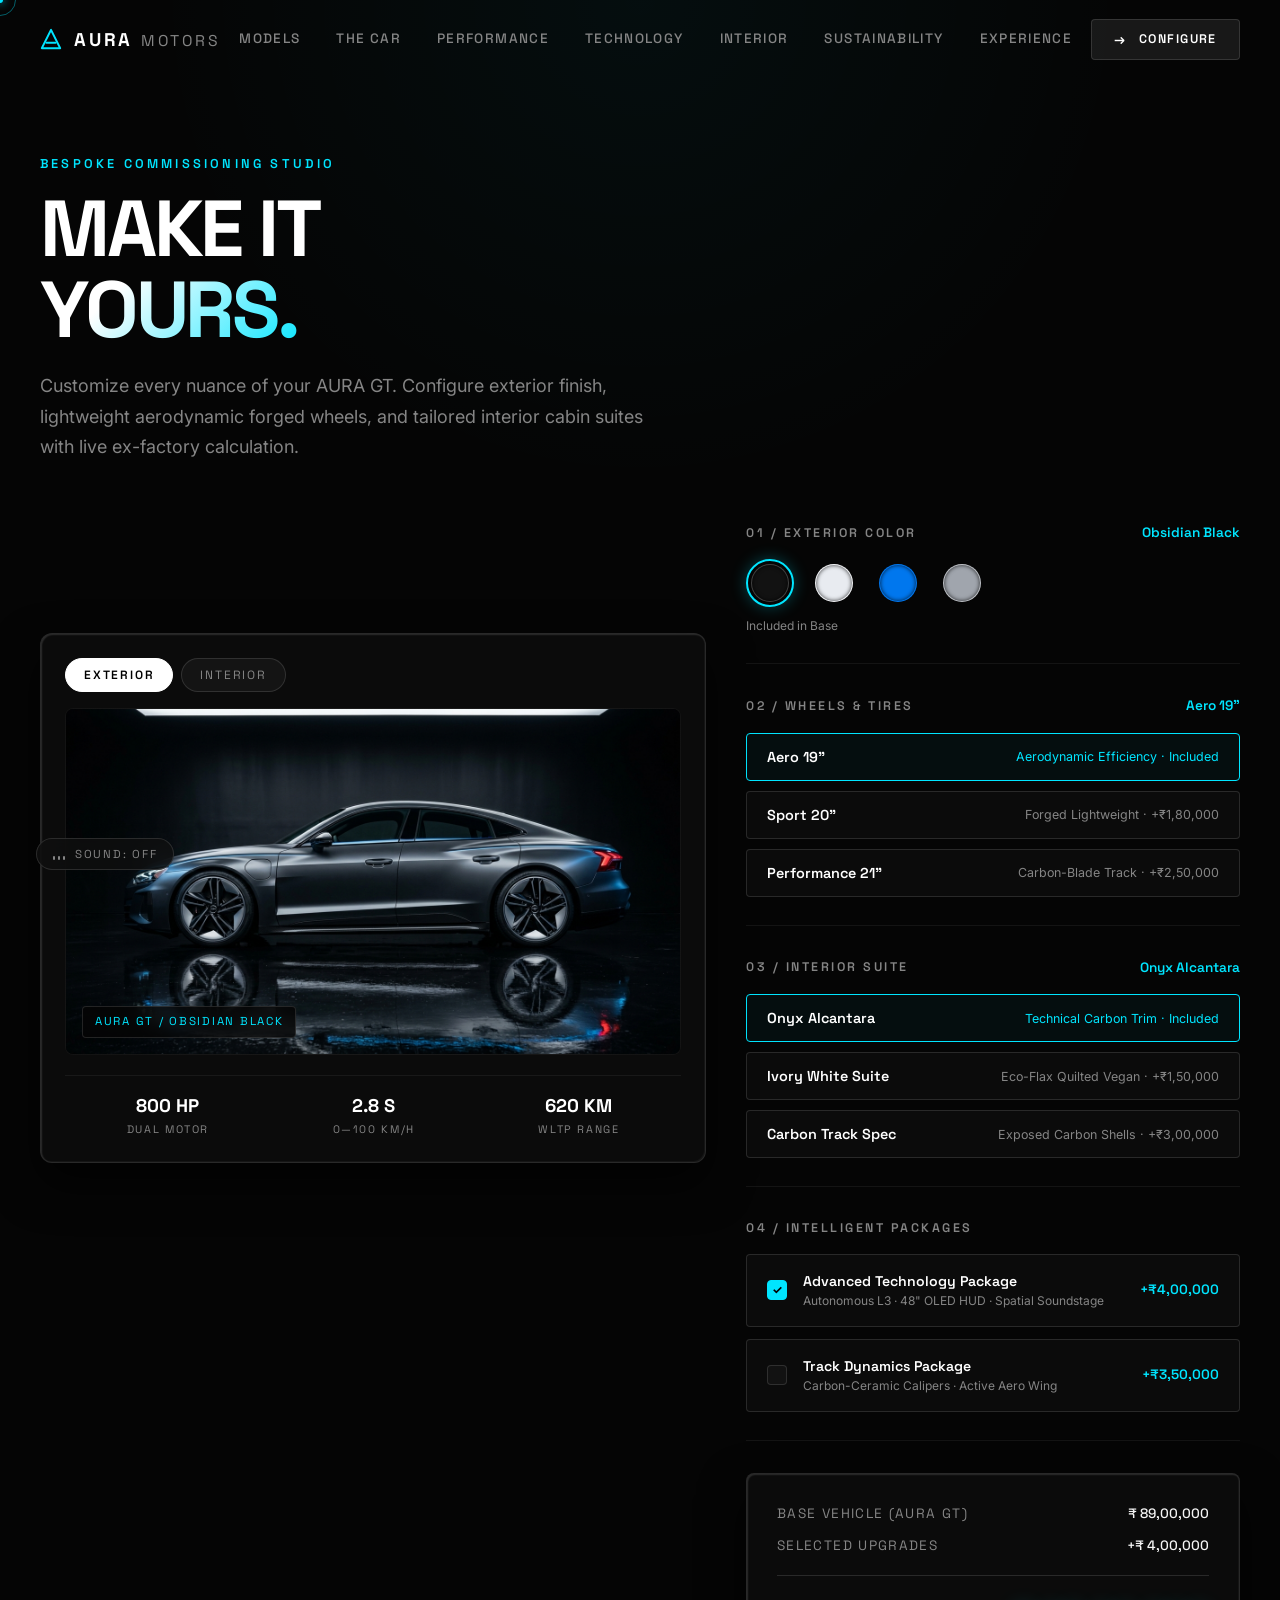
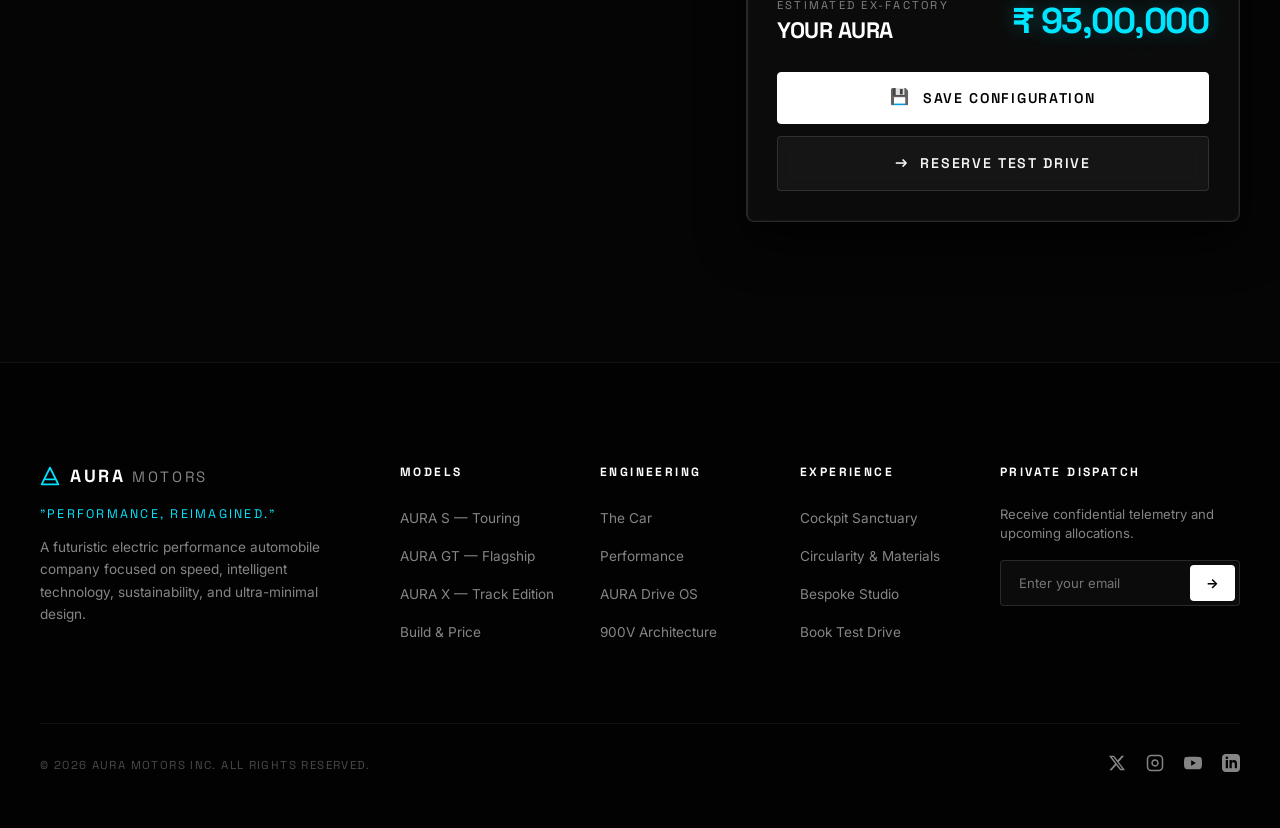
==== commit 5ab87011: "bug fixes" ====
--- a/configurator.html
+++ b/configurator.html
@@ -6,6 +6,10 @@
   <title>Bespoke 3D Configurator | AURA MOTORS</title>
   <meta name="description" content="Build and customize your bespoke AURA GT. Real-time exterior paint, forged wheels, tailored interior suites, and instant dynamic price calculation.">
   <meta name="theme-color" content="#050505">
+  <meta property="og:title" content="Bespoke 3D Configurator | AURA MOTORS">
+  <meta property="og:description" content="Build and customize your bespoke AURA GT. Real-time exterior paint, forged wheels, tailored interior suites, and instant dynamic price calculation.">
+  <meta property="og:image" content="assets/profile.jpg">
+  <meta property="og:type" content="website">
 
   <link rel="preconnect" href="https://fonts.googleapis.com">
   <link rel="preconnect" href="https://fonts.gstatic.com" crossorigin>
@@ -121,7 +125,7 @@
             </div>
 
             <div class="config-image-stage" id="configImageStage">
-              <img src="assets/profile.jpg" alt="AURA Bespoke Configuration" class="config-car-img" id="configCarImg">
+              <img src="assets/profile.jpg" alt="AURA Bespoke Configuration" class="config-car-img" id="configCarImg" fetchpriority="high" width="1024" height="683">
               <div class="config-lighting-reflection" aria-hidden="true"></div>
               <div class="config-badge-overlay" id="configBadge">AURA GT / OBSIDIAN BLACK</div>
             </div>
--- a/style.css
+++ b/style.css
@@ -63,7 +63,7 @@
 
 html {
   font-size: 16px;
-  scroll-behavior: smooth;
+  scroll-behavior: auto;
   background-color: var(--bg);
   color: var(--text);
   font-family: var(--font-sans);
@@ -3358,6 +3358,11 @@
     0 20px 45px rgba(0, 0, 0, 0.7);
   border-radius: var(--radius-md);
   overflow: hidden;
+  --tilt-x: 0deg;
+  --tilt-y: 0deg;
+  --tilt-scale: 1;
+  --tilt-lift: 0px;
+  transform: perspective(1000px) translateY(var(--tilt-lift, 0px)) rotateX(var(--tilt-x, 0deg)) rotateY(var(--tilt-y, 0deg)) scale3d(var(--tilt-scale, 1), var(--tilt-scale, 1), var(--tilt-scale, 1));
   transition:
     transform 0.45s var(--ease-out),
     border-color 0.4s var(--ease-out),
@@ -3405,7 +3410,7 @@
   z-index: 2;
 }
 
-/* Glass Hover State */
+/* Glass Hover State: adjust CSS custom properties instead of hard overwriting transform */
 .liquid-glass:hover {
   border-color: rgba(0, 229, 255, 0.38);
   box-shadow:
@@ -3413,7 +3418,8 @@
     inset -1px -1px 1px rgba(255, 255, 255, 0.08),
     0 26px 55px rgba(0, 0, 0, 0.8),
     0 0 30px rgba(0, 229, 255, 0.09);
-  transform: translateY(-4px) scale(1.012);
+  --tilt-lift: -4px;
+  --tilt-scale: 1.012;
 }
 
 /* Optional Expandable Glass Card */
@@ -3521,12 +3527,33 @@
     scroll-behavior: auto !important;
   }
 
+  *,
+  *::before,
+  *::after {
+    animation-duration: 0.01ms !important;
+    animation-iteration-count: 1 !important;
+    transition-duration: 0.01ms !important;
+  }
+
+  .cursor-dot,
+  .cursor-ring {
+    display: none !important;
+  }
+
   .liquid-glass,
   .metric-card,
   .bento-card,
   .model-card,
+  .interior-card,
   .hero-bg-img,
-  .hero-content {
+  .hero-content,
+  .car-stage-image,
+  .interior-main-img,
+  .cta-heading {
+    --tilt-x: 0deg !important;
+    --tilt-y: 0deg !important;
+    --tilt-scale: 1 !important;
+    --tilt-lift: 0px !important;
     transform: none !important;
     transition: none !important;
     animation: none !important;
@@ -3552,6 +3579,10 @@
   .interior-card {
     backdrop-filter: blur(14px) !important;
     -webkit-backdrop-filter: blur(14px) !important;
+    --tilt-x: 0deg !important;
+    --tilt-y: 0deg !important;
+    --tilt-scale: 1 !important;
+    --tilt-lift: 0px !important;
     transform: none !important;
   }
 
